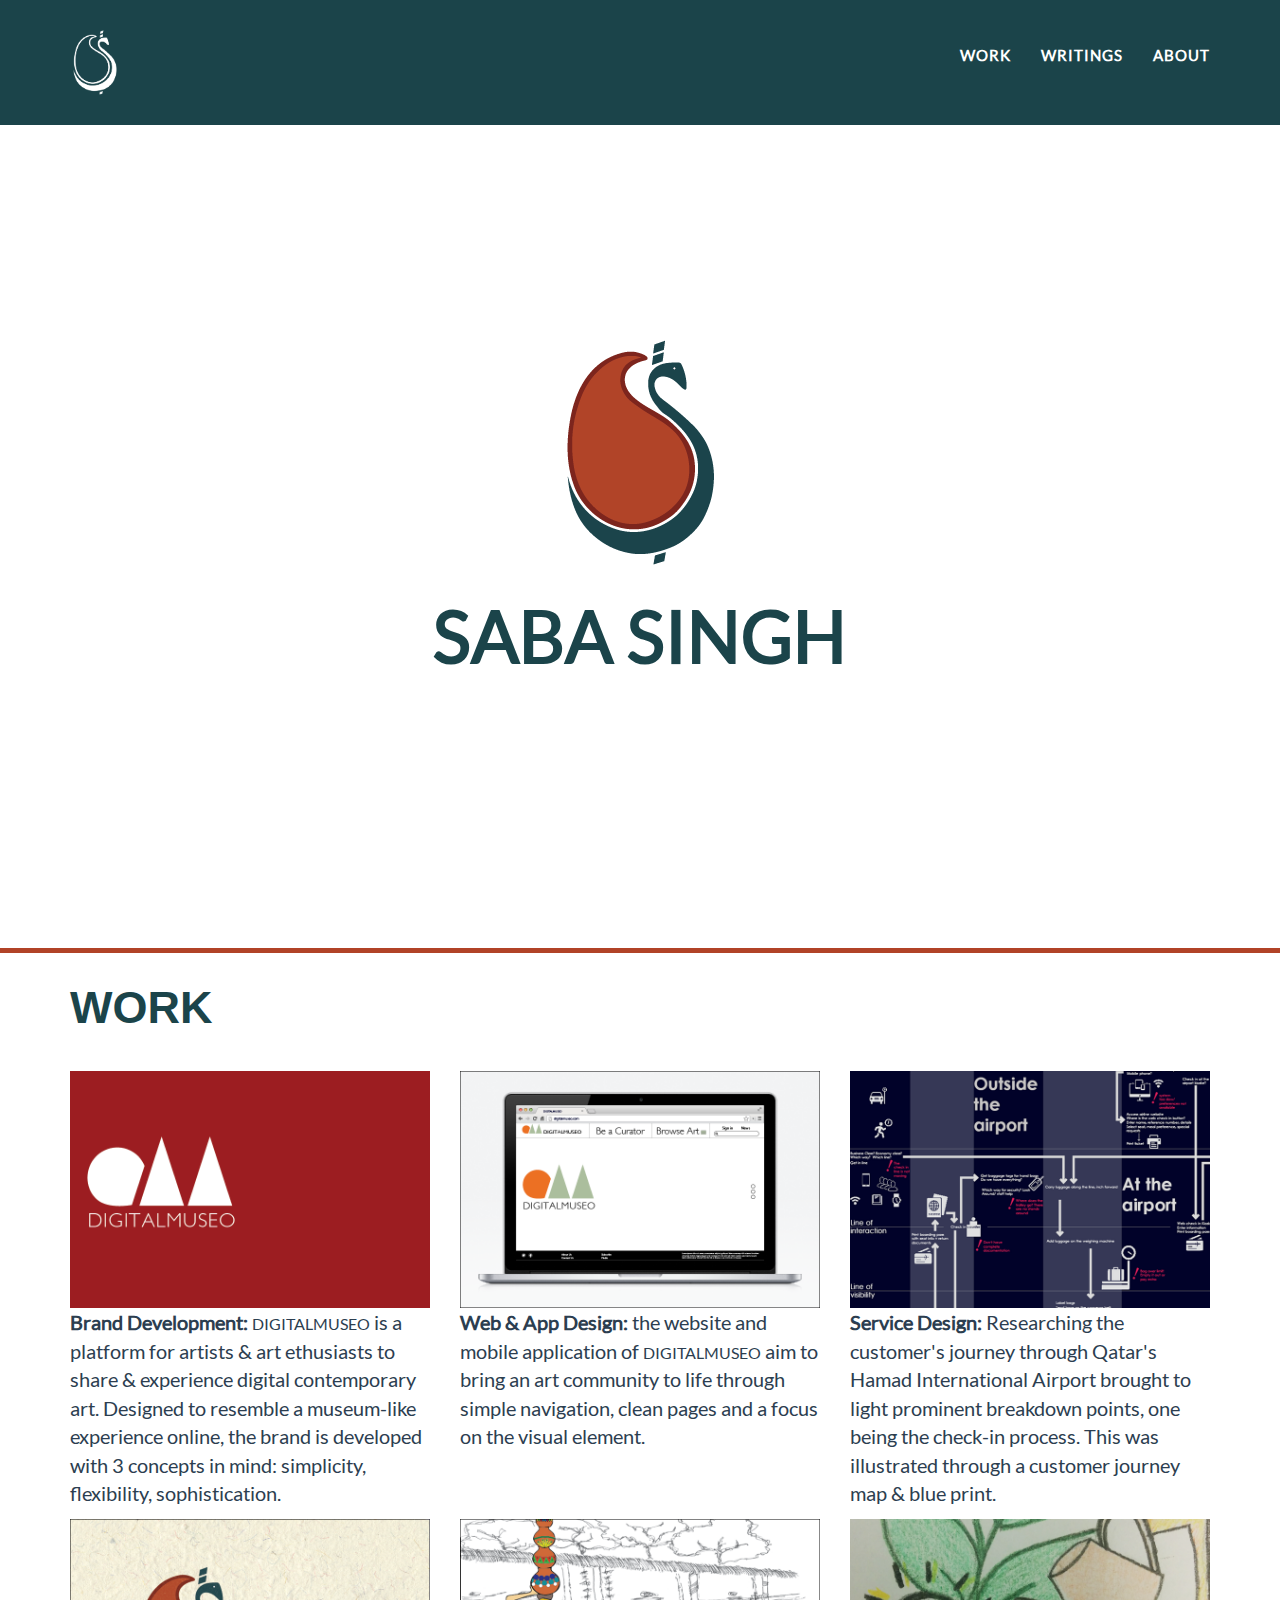
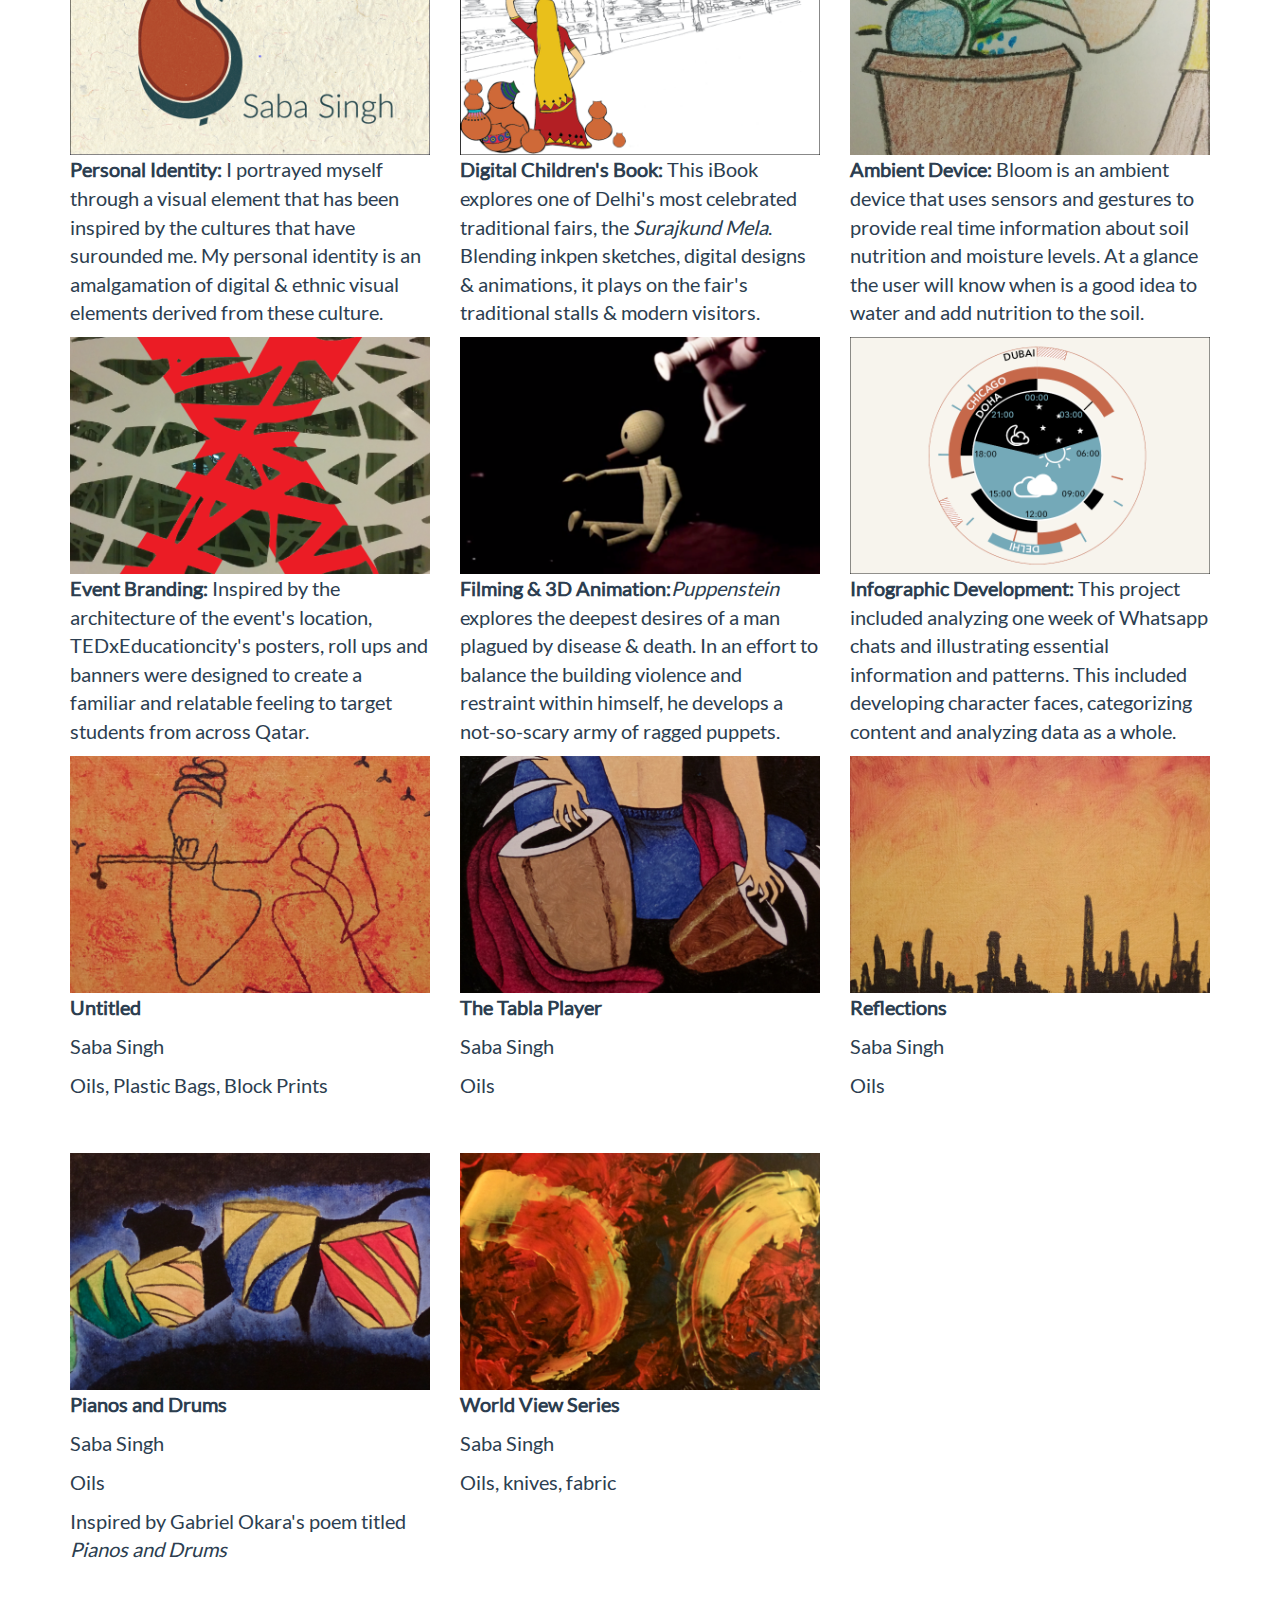
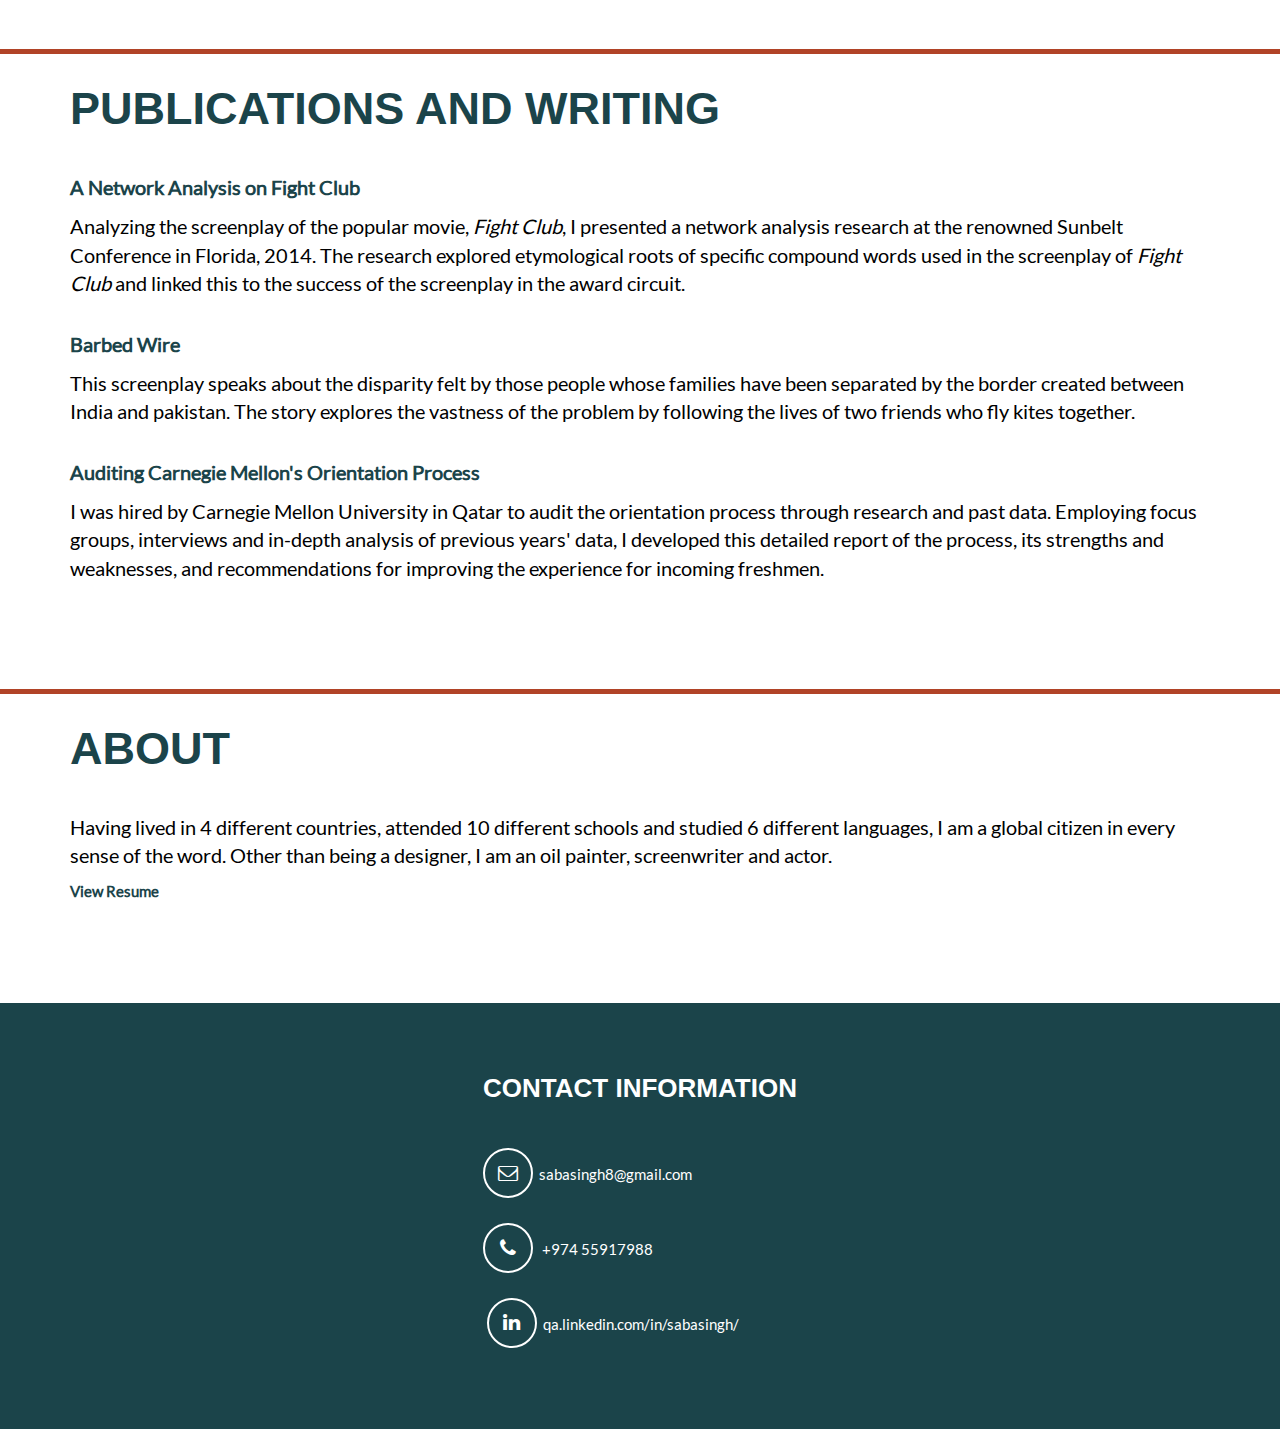
==== index.html @ 487926eb "Update index.html" ====
<!DOCTYPE html>
<html lang="en">

<head>

    <meta charset="utf-8">
    <meta http-equiv="X-UA-Compatible" content="IE=edge">
 <meta name="viewport" content="width=device-width, initial-scale=1.0, minimum-scale=1.0, maximum-scale=1.90">
    <meta name="description" content="">
    <meta name="author" content="">

    <title>Saba Singh</title>

    <!-- Bootstrap Core CSS - Uses Bootswatch Flatly Theme: http://bootswatch.com/flatly/ -->
    <link href="css/bootstrap.min.css" rel="stylesheet">

    <!-- Custom CSS -->
    <link href="css/freelancer.css" rel="stylesheet">

    <!-- Custom Fonts -->
    <link href="font-awesome-4.1.0/css/font-awesome.min.css" rel="stylesheet" type="text/css">
    <!-- HTML5 Shim and Respond.js IE8 support of HTML5 elements and media queries -->
    <!-- WARNING: Respond.js doesn't work if you view the page via file:// -->
    <!--[if lt IE 9]>
        <script src="https://oss.maxcdn.com/libs/html5shiv/3.7.0/html5shiv.js"></script>
        <script src="https://oss.maxcdn.com/libs/respond.js/1.4.2/respond.min.js"></script>
        <![endif]-->

      
        <style>
        html, body {    /* used to fix the white-space on the right side */
  width: auto !important;
  overflow-x: hidden !important;
}

           body{
            background-color: #ffffff;
        }
        #portfolio{
            background-color: #ffffff;
        }
        #about{
            background-color: #ffffff;
        }
        #writing{
            background-color: #ffffff;
        }


     @media(min-width: 391px) and (max-width:700px){
      
      #imgLogo{
          margin-left:20px;
      }   
     }
        @media(min-height: 300px) and (max-height:480px){

            #portfolioline{
                margin-top:0px;
            }

            #aboutline{
                margin-top:0px;
            }

            #writingline{
                margin-top:0px;
            }

            #portfolio{
                margin-top:-85px;
            }

            #aboutNew{
                margin-top:-121px;
            }

            #writingsNew{
                margin-top: -120px;
            }

            .profPic{
                margin-top:27px;
            }

             /*   .intro-text{
                    margin-bottom: 175px;
                }*/

            }

            @media(min-height: 500px) and (max-height:600px){

                #portfolioline{
                    margin-top:-5px;
                }

                #aboutline{
                    margin-top:-5px;
                }

                #writingline{
                    margin-top:-5px;
                }

                #portfolio{
                    margin-top:-85px;
                }

                #aboutNew{
                    margin-top:-121px;
                }

                #writingsNew{
                    margin-top: -120px;
                }

                .profPic{
                    margin-top:0px;
                }

             /*   .intro-text{
                    margin-bottom: 175px;
                }*/

            }



            @media(min-height: 610px) and (max-height:720px){

                #portfolioline{
                    margin-top:-5px;
                }

                #aboutline{
                    margin-top:-5px;
                }

                #writingline{
                    margin-top:-5px;
                }

                #portfolio{
                    margin-top:-85px;
                }

                #aboutNew{
                    margin-top:-121px;
                }

                #writingsNew{
                    margin-top: -120px;
                }

                .profPic{
                    margin-top:0px;
                }

             /*   .intro-text{
                    margin-bottom: 175px;
                }*/

            }

            @media(min-height: 720px) and (max-height:800px){

                #portfolioline{
                    margin-top:-5px;
                }

                #aboutline{
                    margin-top:-5px;
                }

                #writingline{
                    margin-top:-5px;
                }

                #portfolio{
                    margin-top:-85px;
                }

                #aboutNew{
                    margin-top:-121px;
                }

                #writingsNew{
                    margin-top: -120px;
                }

                .profPic{
                    margin-top:160px;
                }

                .intro-text{
                    margin-bottom: 175px;
                }

            }


            @media(min-height: 800px) and (max-height:900px){

                #portfolioline{
                    margin-top:0px;
                }

                #aboutline{
                    margin-top:0px;
                }

                #writingline{
                    margin-top:0px;
                }

                #portfolio{
                    margin-top:-85px;
                }

                #aboutNew{
                    margin-top:-121px;
                }

                #writingsNew{
                    margin-top: -120px;
                }

                .profPic{
                    margin-top:160px;
                }

                .intro-text{
                    margin-bottom: 175px;
                }

            }
            
            @media(min-height: 900px) and (max-height:940px){

                #portfolioline{
                    margin-top:-5px;
                }

                #aboutline{
                    margin-top:-5px;
                }

                #writingline{
                    margin-top:-5px;
                }

                #portfolio{
                    margin-top:-85px;
                }

                #aboutNew{
                    margin-top:-121px;
                }

                #writingsNew{
                    margin-top: -120px;
                }

                .profPic{
                    margin-top:140px;
                }

                .intro-text{
                    margin-bottom: 66px;
                }

            }
            
            @media(min-height: 690px) and (max-height:720px){

                #portfolioline{
                    margin-top:-5px;
                }

                #aboutline{
                    margin-top:-5px;
                }

                #writingline{
                    margin-top:-5px;
                }

                #portfolio{
                    margin-top:-85px;
                }

                #aboutNew{
                    margin-top:-121px;
                }

                #writingsNew{
                    margin-top: -120px;
                }

                .profPic{
                    margin-top:160px;
                }

                .intro-text{
                    margin-bottom: 175px;
                }

            }

             @media(min-height: 950px) and (max-height:959px){

                #portfolioline{
                    margin-top:-5px;
                }

                #aboutline{
                    margin-top:-5px;
                }

                #writingline{
                    margin-top:-5px;
                }

                #portfolio{
                    margin-top:-85px;
                }

                #aboutNew{
                    margin-top:-121px;
                }

                #writingsNew{
                    margin-top: -120px;
                }

                .profPic{
                    margin-top:235px;
                }

                .intro-text{
                    margin-bottom: 230px;
                }

            }
            

            @media(min-height: 960px) and (max-height:1050px){

                #portfolioline{
                    margin-top:0px;
                }

                #aboutline{
                    margin-top:0px;
                }

                #writingline{
                    margin-top:0px;
                }

                #portfolio{
                    margin-top:-85px;
                }

                #aboutNew{
                    margin-top:-121px;
                }

                #writingsNew{
                    margin-top: -120px;
                }

                .profPic{
                    margin-top:240px;
                }

                .intro-text{
                    margin-bottom: 230px;
                }

            }
          @media(min-height: 1051px) and (max-height:1119px){

                #portfolioline{
                    margin-top:-5px;
                }

                #aboutline{
                    margin-top:-5px;
                }

                #writingline{
                    margin-top:-5px;
                }

                #portfolio{
                    margin-top:-85px;
                }

                #aboutNew{
                    margin-top:-121px;
                }

                #writingsNew{
                    margin-top: -120px;
                }

                .profPic{
                    margin-top:230px;
                }

                .intro-text{
                    margin-bottom: 150px;
                }

            }
            @media(min-height: 1120px) and (max-height:1279px){

                #portfolioline{
                    margin-top:-5px;
                }

                #aboutline{
                    margin-top:-5px;
                }

                #writingline{
                    margin-top:-5px;
                }

                #portfolio{
                    margin-top:-85px;
                }

                #aboutNew{
                    margin-top:-121px;
                }

                #writingsNew{
                    margin-top: -120px;
                }

                .profPic{
                    margin-top:302px;
                }

                .intro-text{
                    margin-bottom: 303px;
                }
                
               

            }


            @media(min-height: 1280px) and (max-height:1600px){

                #portfolioline{
                    margin-top:-5px;
                }

                #aboutline{
                    margin-top:-5px;
                }

                #writingline{
                    margin-top:-5px;
                }

                #portfolio{
                    margin-top:-85px;
                }

                #aboutNew{
                    margin-top:-121px;
                }

                #writingsNew{
                    margin-top: -120px;
                }

                .profPic{
                    margin-top:310px;
                }

                .intro-text{
                    margin-bottom: 310px;
                }

            }



            @font-face{
                font-family:Lato-Regular;
                src:url(fonts/Lato-Regular.ttf);
            }

            body
            {
                font-family:"Lato-Regular";

            }


            .navbar-default .navbar-nav>.active>a, .navbar-default .navbar-nav>.active>a:hover, .navbar-default .navbar-nav>.active>a:focus 
            {
                color: #ffffff;
                background-color: #103235;
            }



            .navbar-header
            {
             background-color: #1b444a;
         }

         .lato-reg
         {
             font-family: "Lato-Regular";

         }

         .contact-list
         {
            padding-left: 0;
            list-style: none;
            margin-left: -5px;
        }

        .navbar-default{
            background-color: #1b444a;

        }
        header{
            background-color: #FFFFFF;
        }
        #portfolioNew{
            background-color: #ffffff;
        }

        #aboutNew{
            background-color: #FFFFFF;
            font-family: "Lato-Regular";
            color:black;
        }
        #writingsNew{
            /*background-color: #FFFFFF;*/
            font-family: "Lato-Regular";
            color:black;
        }
a{
    color: #000000;
}
        #contact{
            background-color: #ffffff;
        }
        .Footer{
         background-color: #1b444a;
     }
     .success{
        background: #ffffff;
     }
     #writingsNew{
        background-color: #ffffff;
    }
     #signature{
        font-family:"Lato-Regular";
        color:#1b444a;
    }
    
   #aboutNew{
    background-color: #ffffff;
}
.drawLine{
    margin-top:30px;
}
section h2{
    color:#1b444a;

    margin-top: -55px;
    padding-bottom: 39px
}
h2{
    float:left;
}
footer .footer-above{
    background-color: #1b444a;
    padding-bottom: 20px;

}
.btn-success{
 background-color: #1b444a;
 border-color: #1b444a;
}
footer .footer-below{
    background-color: #ffffff;
    padding:9px;
    color:#1b444a;
}

hr{
    background: #b14327; 
    border:1px;
    height: 5px;
    padding-bottom: -2px;
    margin:0;
    /*width: 120%*/
}

#portfolioNew .portfolio-item .portfolio-link .caption {
    position: absolute;
    width: 100%;
    height: 100%;
    opacity: 0;
    background: rgba(27,68,74,.8);    /* change fo hover blue */
    -webkit-transition: all ease .5s;
    -moz-transition: all ease .5s;
    transition: all ease .5s;
}
</style>


</head> 

<body id="page-top" class="index">

    <!-- Navigation -->
    <nav class="navbar navbar-default navbar-fixed-top lato-reg" style="zoom:1">
        <div class="container" style="zoom:1">
            <!-- Brand and toggle get grouped for better mobile display -->
            <div class="navbar-header page-scroll">
                <button type="button" class="navbar-toggle" data-toggle="collapse" data-target="#bs-example-navbar-collapse-1">
                    <span class="sr-only">Toggle navigation</span>
                    <span class="icon-bar"></span>
                    <span class="icon-bar"></span>
                    <span class="icon-bar"></span>
                </button>
                   <div id="imgLogo" style="width:50px; height:75px;"><img class="img-responsive" src="navbar_logo.png" style='height:100%;width:100%;'></div>
                </a>
            </div>

            <!-- Collect the nav links, forms, and other content for toggling -->
            <div class="collapse navbar-collapse" id="bs-example-navbar-collapse-1">
                <ul class="nav navbar-nav navbar-right">
                    <li class="hidden">
                        <a href="#page-top"></a>
                    </li>
                    <li class="page-scroll">
                        <a href="#portfolioNew">Work</a>
                    </li>
                    <li class="page-scroll">
                        <a href="#writingsNew">Writings</a>
                    </li>
                    <li class="page-scroll">
                        <a href="#aboutNew">About</a>
                    </li>
                    
                </ul>
            </div>
            <!-- /.navbar-collapse -->
        </div>
        <!-- /.container-fluid -->
    </nav>

    <!-- Header -->
    <header>
        <div class="container">
            <div class="row">
                <div class="col-lg-12">
                <img class="img-responsive profPic" src="img/profile.png" alt="">
                 <div class="intro-text">
                    <span id="signature" class="name">Saba Singh</span>
                </div>
            </div>
        </div>
    </div>

</header>

<!-- Portfolio Grid Section -->
<section id="portfolioNew">
  <hr id="portfolioline"></hr>
  <div class="container">
    <div class="row">
        <div class="col-lg-12 text-center">
            <h2 class="drawLine" id="work-heading">Work</h2>
        </div>
    </div>
    <div class="row">
        <div class="col-sm-4 portfolio-item">
            <a href='portfolioModal.html?id=1' class="portfolio-link" data-toggle="modal">
                <div class="caption">
                    <div class="caption-content">
                        <p> Caption this </p>       <!-- Add in place <i class="fa ...search-plu"-->
                        <!--  <i class="fa fa-search-plus fa-3x"></i> -->
                    </div>
                </div>
                <img src="img/portfolio/digitalmuseo.png" class="img-responsive" alt="">
            </a>

            <div class="portfolio-link" data-toggle="modal">

                <p><strong>Brand Development:</strong> <font size="3">DIGITALMUSEO</font> is a platform for artists & art ethusiasts to share & experience digital contemporary art. Designed to resemble a museum-like experience online, the brand is developed with 3 concepts in mind: simplicity, flexibility, sophistication. </p>
            </div>


        </div>

        <div class="col-sm-4 portfolio-item">
            <a href='portfolioModal.html?id=2' class="portfolio-link" data-toggle="modal">
                <div class="caption">
                    <div class="caption-content">
                        <i class="fa fa-search-plus fa-3x"></i>
                    </div>
                </div>
                <img src="img/portfolio/wireframing.png" class="img-responsive" alt="">
            </a>
            <div class="portfolio-link" data-toggle="modal">

                <p><strong> Web & App Design:</strong> the website and mobile application of <font size="3">DIGITALMUSEO</font> aim to bring an art community to life through simple navigation, clean pages and a focus on the visual element.  </p>
            </div>




        </div>
        <div class="col-sm-4 portfolio-item">
            <a href='portfolioModal.html?id=3' class="portfolio-link" data-toggle="modal">
                <div class="caption">
                    <div class="caption-content">
                        <i class="fa fa-search-plus fa-3x"></i>
                    </div>
                </div>
                <img src="img/portfolio/airportservice.png" class="img-responsive" alt="">
            </a>


            <div class="portfolio-link" data-toggle="modal">

                <p><strong>Service Design:</strong> Researching the customer's journey through Qatar's Hamad International Airport brought to light  prominent breakdown points, one being the check-in process. This was illustrated through a customer journey map & blue print. </p>
            </div>



        </div>
        <div class="col-sm-4 portfolio-item">
         <a href='portfolioModal.html?id=4' class="portfolio-link" data-toggle="modal">
            <div class="caption">
                <div class="caption-content">
                    <i class="fa fa-search-plus fa-3x"></i>
                </div>
            </div>
            <img src="img/portfolio/personalbrand.png" class="img-responsive" alt="">
        </a>

        <div class="portfolio-link" data-toggle="modal">

            <p><strong>Personal Identity:</strong> I portrayed myself through a visual element that has been inspired by the cultures that have surounded me. My personal identity is an amalgamation of digital & ethnic visual elements derived from these culture.</p>
        </div>

    </div>
    <div class="col-sm-4 portfolio-item">
        <a href='portfolioModal.html?id=5' class="portfolio-link" data-toggle="modal">
            <div class="caption">
                <div class="caption-content">
                    <i class="fa fa-search-plus fa-3x"></i>
                </div>
            </div>
            <img src="img/portfolio/surajkund.png" class="img-responsive" alt="">
        </a>

        <div class="portfolio-link" data-toggle="modal">

            <p><strong>Digital Children's Book:</strong> This iBook explores one of Delhi's most celebrated traditional fairs, the <em>Surajkund Mela</em>. Blending inkpen sketches, digital designs & animations, it plays on the fair's traditional stalls & modern visitors.</p>
        </div>



    </div>
    <div class="col-sm-4 portfolio-item">
     <a href='portfolioModal.html?id=6' class="portfolio-link" data-toggle="modal">
        <div class="caption">
            <div class="caption-content">
                <i class="fa fa-search-plus fa-3x"></i>
            </div>
        </div>
        <img src="img/portfolio/ambient_device.png" class="img-responsive" alt="">
    </a>

    <div class="portfolio-link" data-toggle="modal">

     <p><strong>Ambient Device:</strong> Bloom is an ambient device that uses sensors and gestures to provide real time information about soil nutrition and moisture levels. At a glance the user will know when is a good idea to water and add nutrition to the soil. </p>
 </div>




</div>
<div class="col-sm-4 portfolio-item">
    <a href='portfolioModal.html?id=7' class="portfolio-link" data-toggle="modal">
        <div class="caption">
            <div class="caption-content">
                <i class="fa fa-search-plus fa-3x"></i>
            </div>
        </div>
        <img src="img/portfolio/tedxec.png" class="img-responsive" alt="">
    </a>


    <div class="portfolio-link" data-toggle="modal">

        <p><strong>Event Branding:</strong> Inspired by the architecture of the event's location, TEDxEducationcity's posters, roll ups and banners were designed to create a familiar and relatable feeling to target students from across Qatar.   </p>
    </div>



</div>
<div class="col-sm-4 portfolio-item">
    <a href='portfolioModal.html?id=8' class="portfolio-link" data-toggle="modal">
        <div class="caption">
            <div class="caption-content">
                <i class="fa fa-search-plus fa-3x"></i>
            </div>
        </div>
        <img src="img/portfolio/puppenstein.png" class="img-responsive" alt="">
    </a>


    <div class="portfolio-link" data-toggle="modal">

     <p><strong>Filming & 3D Animation:</strong><em>Puppenstein</em> explores the deepest desires of a man plagued by disease & death. In an effort to balance the building violence and restraint within himself, he develops a not-so-scary army of ragged puppets.</p>
 </div>




</div>
<div class="col-sm-4 portfolio-item">
    <a href='portfolioModal.html?id=9' class="portfolio-link" data-toggle="modal">
        <div class="caption">
            <div class="caption-content">
                <i class="fa fa-search-plus fa-3x"></i>
            </div>
        </div>
        <img src="img/portfolio/whatsapp.png" class="img-responsive" alt="">
    </a>


    <div class="portfolio-link" data-toggle="modal">

      <p><strong>Infographic Development:</strong> This project included analyzing one week of Whatsapp chats and illustrating essential information and patterns. This included developing character faces, categorizing content and analyzing data as a whole. </p>
  </div>


</div>
<div class="col-sm-4 portfolio-item">
    <a href='portfolioModal.html?id=10' class="portfolio-link" data-toggle="modal">
        <div class="caption">
            <div class="caption-content">
                <i class="fa fa-search-plus fa-3x"></i>
            </div>
        </div>
        <img src="img/portfolio/untitled.png" class="img-responsive" alt="">
    </a>



    <div class="portfolio-link" data-toggle="modal">

      <p><strong>Untitled</strong></p><p>Saba Singh</p><p>Oils, Plastic Bags, Block Prints</p>
  </div>


</div>
<div class="col-sm-4 portfolio-item">
    <a href='portfolioModal.html?id=11' class="portfolio-link" data-toggle="modal">
        <div class="caption">
            <div class="caption-content">
                <i class="fa fa-search-plus fa-3x"></i>
            </div>
        </div>
        <img src="img/portfolio/drums.png" class="img-responsive" alt="">
    </a>


    <div class="portfolio-link" data-toggle="modal">

      <p><strong>The Tabla Player</strong></p><p>Saba Singh</p><p>Oils</p><br><br>
  </div>



</div>
<div class="col-sm-4 portfolio-item">
    <a href='portfolioModal.html?id=12' class="portfolio-link" data-toggle="modal">
        <div class="caption">
            <div class="caption-content">
                <i class="fa fa-search-plus fa-3x"></i>
            </div>
        </div>
        <img src="img/portfolio/reflections.png" class="img-responsive" alt="">
    </a>

    <div class="portfolio-link" data-toggle="modal">

        <p><strong>Reflections</strong></p><p>Saba Singh</p><p>Oils</p><br><br>
    </div>



</div>
<div class="col-sm-4 portfolio-item">
    <a href='portfolioModal.html?id=13' class="portfolio-link" data-toggle="modal">
        <div class="caption">
            <div class="caption-content">
                <i class="fa fa-search-plus fa-3x"></i>
            </div>
        </div>
        <img src="img/portfolio/pianoanddrums.png" class="img-responsive" alt="">
    </a>



    <div class="portfolio-link" data-toggle="modal">

       <p><strong>Pianos and Drums</strong></p><p>Saba Singh</p><p>Oils</p><p>Inspired by Gabriel Okara's poem titled <i>Pianos and Drums</i></p>
   </div>


</div>
<div class="col-sm-4 portfolio-item">
    <a href='portfolioModal.html?id=14' class="portfolio-link" data-toggle="modal">
        <div class="caption">
            <div class="caption-content">
                <i class="fa fa-search-plus fa-3x"></i>
            </div>
        </div>
        <img src="img/portfolio/yinyang.png" class="img-responsive" alt="">
    </a>


    <div class="portfolio-link" data-toggle="modal">

     <p><strong>World View Series</strong></p><p>Saba Singh</p><p>Oils, knives, fabric</p>
 </div>

</div>
</div>
</div>
<!-- <section id="aboutNew">
  
</section> -->
</section>

<!-- Writings Section -->
<section class="success" id="writingsNew">
    <hr id="writingline">
    <div class="container">
        <div class="row">
            <div class="col-lg-12 text-center">
                <h2 class="drawLine" >Publications and Writing</h2>

            </div>
        </div>
        <div class="row pubrow">
         <div class="col-sm-12">

            <a href="https://www.academia.edu/8669275/A_Network_Text_Analysis_of_Fight_Club" target="_blank"><strong><p> A Network Analysis on Fight Club</strong></a></p><p>Analyzing the screenplay of the popular movie,<em> Fight Club</em>, I presented a network analysis research at the renowned Sunbelt Conference in Florida, 2014. The research explored etymological roots of specific compound words used in the screenplay of <em>Fight Club </em> and linked this to the success of the screenplay in the award circuit.</p><br>

            <a href="writings/Barbed_Wire_Full_Script.pdf" target="_blank"><strong><p> Barbed Wire</strong></a></p><p> This screenplay speaks about the disparity felt by those people whose families have been separated by the border created between India and pakistan. The story explores the vastness of the problem by following the lives of two friends who fly kites together.</p><br>

            <a href="writings/Orientation_Audit_Report.pdf" target="_blank"><strong><p>Auditing Carnegie Mellon's Orientation Process</strong></a></p><p>I was hired by Carnegie Mellon University in Qatar to audit the orientation process through research and past data. Employing focus groups, interviews and in-depth analysis of previous years' data, I developed this detailed report of the process, its strengths and weaknesses, and recommendations for improving the experience for incoming freshmen.</p><br>                 
        </div>

    </div>

</div>

<div class="row">
    <div class="col-sm-1">                      
    </div>

    <div class="col-sm-3">

    </div>

    <div class="col-sm-8">                      
    </div>

</div>
</div>

</section>


<section class="success " id="aboutNew">
    <hr  id="aboutline" ></hr>
    <div class="container">
        <div class="row">
            <div class="col-lg-12 text-center">
                <h2 class="drawLine">About</h2>

            </div>
        </div>
        <div class="row">
         <div class="col-sm-12">

            <p>Having lived in 4 different countries, attended 10 different schools and studied 6 different languages, I am a global citizen in every sense of the word. Other than being a designer, I am an oil painter, screenwriter and actor. </p>
            <a id="resume" href="writings/saba_singh_resume.pdf" target="_blank"> <strong>View Resume</strong> </a> 
        </div>

        <!-- <div class="col-sm-4">
            <img src="img/portfolio/digitalmuseo.png" class="img-responsive" alt="">
        </div>
 -->
    </div>

    <div class="row">
        <div class="col-sm-1">                      
        </div>

        <div class="col-sm-3">

        </div>

        <div class="col-sm-8">                      
        </div>

    </div>
</div>
</section>

<!-- Contact Section -->

<!-- Footer -->
<footer class="text-center">
    <div class="footer-above">
        <div class="container">
            <div class="row">
                <div class="footer-col col-md-4">

                </div>
                <div class="footer-col col-md-4">
                    <h3>Contact Information</h3>
                    <ul class="contact-list">

                        <li style="margin-left:-100px">
                            <a href="mailto:sabasingh8@gmail.com" target="_blank" class="btn-social btn-outline"><i class="fa fa-envelope-o"></i></a>&nbsp&nbspsabasingh8@gmail.com
                        </li>
                        <p></p>
                        <li style="margin-left:-140px">
                            <a  class="btn-social btn-outline"><i class="fa fa-phone"></i></a> &nbsp&nbsp+974 55917988

                        </li>

                        <li style="margin-left:-50px; margin-top:10px">
                            <a href="http://qa.linkedin.com/in/sabasingh" target="_blank" class="btn-social btn-outline"><i class="fa fa-fw fa-linkedin"></i></a>&nbsp&nbspqa.linkedin.com/in/sabasingh/
                        </li>
                        <p></p>
                    </ul>

                </div>
                <div class="footer-col col-md-4">

                </div>
            </div>
        </div>
       <!--  <div class="footer-below">
            <div class="container">
                <div class="row">
                    <div class="col-lg-12">
                        Copyright &copy; Your Website 2014
                    </div>
                </div>
            </div>
        </div> -->
    </footer>

    <!-- Scroll to Top Button (Only visible on small and extra-small screen sizes) -->
    <div class="scroll-top page-scroll visible-xs visble-sm">
        <a class="btn btn-primary" href="#page-top">
            <i class="fa fa-chevron-up"></i>
        </a>
    </div>

    <!-- Portfolio Modals -->
    <div class="portfolio-modal modal fade" id="portfolioModal1" tabindex="-1" role="dialog" aria-hidden="true">
        <div class="modal-content">
            <div class="close-modal" data-dismiss="modal">
                <div class="lr">
                    <div class="rl">
                    </div>
                </div>
            </div>
            <div class="container">
                <div class="row">
                    <div class="col-lg-8 col-lg-offset-2">
                        <div class="modal-body">
                            <h2>Project Title</h2>
                            <img src="img/portfolio/cabin.png" class="img-responsive img-centered" alt="">
                            <p>Use this area of the page to describe your project. The icon above is part of a free icon set by <a href="https://sellfy.com/p/8Q9P/jV3VZ/">Flat Icons</a>. On their website, you can download their free set with 16 icons, or you can purchase the entire set with 146 icons for only $12!</p>
                            <ul class="list-inline item-details">
                                <li>Client:
                                    <strong><a href="http://startbootstrap.com">Start Bootstrap</a>
                                    </strong>
                                </li>
                                <li>Date:
                                    <strong><a href="http://startbootstrap.com">April 2014</a>
                                    </strong>
                                </li>
                                <li>Service:
                                    <strong><a href="http://startbootstrap.com">Web Development</a>
                                    </strong>
                                </li>
                            </ul>
                            <button type="button" class="btn btn-default" data-dismiss="modal"><i class="fa fa-times"></i> Close</button>
                        </div>
                    </div>
                </div>
            </div>
        </div>
    </div>
    <div class="portfolio-modal modal fade" id="portfolioModal2" tabindex="-1" role="dialog" aria-hidden="true">
        <div class="modal-content">
            <div class="close-modal" data-dismiss="modal">
                <div class="lr">
                    <div class="rl">
                    </div>
                </div>
            </div>
            <div class="container">
                <div class="row">
                    <div class="col-lg-8 col-lg-offset-2">
                        <div class="modal-body">
                            <h2>Project Title</h2>

                            <img src="img/portfolio/cake.png" class="img-responsive img-centered" alt="">
                            <p>Use this area of the page to describe your project. The icon above is part of a free icon set by <a href="https://sellfy.com/p/8Q9P/jV3VZ/">Flat Icons</a>. On their website, you can download their free set with 16 icons, or you can purchase the entire set with 146 icons for only $12!</p>
                            <ul class="list-inline item-details">
                                <li>Client:
                                    <strong><a href="http://startbootstrap.com">Start Bootstrap</a>
                                    </strong>
                                </li>
                                <li>Date:
                                    <strong><a href="http://startbootstrap.com">April 2014</a>
                                    </strong>
                                </li>
                                <li>Service:
                                    <strong><a href="http://startbootstrap.com">Web Development</a>
                                    </strong>
                                </li>
                            </ul>
                            <button type="button" class="btn btn-default" data-dismiss="modal"><i class="fa fa-times"></i> Close</button>
                        </div>
                    </div>
                </div>
            </div>
        </div>
    </div>
    <div class="portfolio-modal modal fade" id="portfolioModal3" tabindex="-1" role="dialog" aria-hidden="true">
        <div class="modal-content">
            <div class="close-modal" data-dismiss="modal">
                <div class="lr">
                    <div class="rl">
                    </div>
                </div>
            </div>
            <div class="container">
                <div class="row">
                    <div class="col-lg-8 col-lg-offset-2">
                        <div class="modal-body">
                            <h2>Project Title</h2>
                            >
                            <img src="img/portfolio/circus.png" class="img-responsive img-centered" alt="">
                            <p>Use this area of the page to describe your project. The icon above is part of a free icon set by <a href="https://sellfy.com/p/8Q9P/jV3VZ/">Flat Icons</a>. On their website, you can download their free set with 16 icons, or you can purchase the entire set with 146 icons for only $12!</p>
                            <ul class="list-inline item-details">
                                <li>Client:
                                    <strong><a href="http://startbootstrap.com">Start Bootstrap</a>
                                    </strong>
                                </li>
                                <li>Date:
                                    <strong><a href="http://startbootstrap.com">April 2014</a>
                                    </strong>
                                </li>
                                <li>Service:
                                    <strong><a href="http://startbootstrap.com">Web Development</a>
                                    </strong>
                                </li>
                            </ul>
                            <button type="button" class="btn btn-default" data-dismiss="modal"><i class="fa fa-times"></i> Close</button>
                        </div>
                    </div>
                </div>
            </div>
        </div>
    </div>
    <div class="portfolio-modal modal fade" id="portfolioModal4" tabindex="-1" role="dialog" aria-hidden="true">
        <div class="modal-content">
            <div class="close-modal" data-dismiss="modal">
                <div class="lr">
                    <div class="rl">
                    </div>
                </div>
            </div>
            <div class="container">
                <div class="row">
                    <div class="col-lg-8 col-lg-offset-2">
                        <div class="modal-body">
                            <h2>Project Title</h2>

                            <img src="img/portfolio/game.png" class="img-responsive img-centered" alt="">
                            <p>Use this area of the page to describe your project. The icon above is part of a free icon set by <a href="https://sellfy.com/p/8Q9P/jV3VZ/">Flat Icons</a>. On their website, you can download their free set with 16 icons, or you can purchase the entire set with 146 icons for only $12!</p>
                            <ul class="list-inline item-details">
                                <li>Client:
                                    <strong><a href="http://startbootstrap.com">Start Bootstrap</a>
                                    </strong>
                                </li>
                                <li>Date:
                                    <strong><a href="http://startbootstrap.com">April 2014</a>
                                    </strong>
                                </li>
                                <li>Service:
                                    <strong><a href="http://startbootstrap.com">Web Development</a>
                                    </strong>
                                </li>
                            </ul>
                            <button type="button" class="btn btn-default" data-dismiss="modal"><i class="fa fa-times"></i> Close</button>
                        </div>
                    </div>
                </div>
            </div>
        </div>
    </div>
    <div class="portfolio-modal modal fade" id="portfolioModal5" tabindex="-1" role="dialog" aria-hidden="true">
        <div class="modal-content">
            <div class="close-modal" data-dismiss="modal">
                <div class="lr">
                    <div class="rl">
                    </div>
                </div>
            </div>
            <div class="container">
                <div class="row">
                    <div class="col-lg-8 col-lg-offset-2">
                        <div class="modal-body">
                            <h2>Project Title</h2>

                            <img src="img/portfolio/safe.png" class="img-responsive img-centered" alt="">
                            <p>Use this area of the page to describe your project. The icon above is part of a free icon set by <a href="https://sellfy.com/p/8Q9P/jV3VZ/">Flat Icons</a>. On their website, you can download their free set with 16 icons, or you can purchase the entire set with 146 icons for only $12!</p>
                            <ul class="list-inline item-details">
                                <li>Client:
                                    <strong><a href="http://startbootstrap.com">Start Bootstrap</a>
                                    </strong>
                                </li>
                                <li>Date:
                                    <strong><a href="http://startbootstrap.com">April 2014</a>
                                    </strong>
                                </li>
                                <li>Service:
                                    <strong><a href="http://startbootstrap.com">Web Development</a>
                                    </strong>
                                </li>
                            </ul>
                            <button type="button" class="btn btn-default" data-dismiss="modal"><i class="fa fa-times"></i> Close</button>
                        </div>
                    </div>
                </div>
            </div>
        </div>
    </div>
    <div class="portfolio-modal modal fade" id="portfolioModal6" tabindex="-1" role="dialog" aria-hidden="true">
        <div class="modal-content">
            <div class="close-modal" data-dismiss="modal">
                <div class="lr">
                    <div class="rl">
                    </div>
                </div>
            </div>
            <div class="container">
                <div class="row">
                    <div class="col-lg-8 col-lg-offset-2">
                        <div class="modal-body">
                            <h2>Project Title</h2>

                            <img src="img/portfolio/submarine.png" class="img-responsive img-centered" alt="">
                            <p>Use this area of the page to describe your project. The icon above is part of a free icon set by <a href="https://sellfy.com/p/8Q9P/jV3VZ/">Flat Icons</a>. On their website, you can download their free set with 16 icons, or you can purchase the entire set with 146 icons for only $12!</p>
                            <ul class="list-inline item-details">
                                <li>Client:
                                    <strong><a href="http://startbootstrap.com">Start Bootstrap</a>
                                    </strong>
                                </li>
                                <li>Date:
                                    <strong><a href="http://startbootstrap.com">April 2014</a>
                                    </strong>
                                </li>
                                <li>Service:
                                    <strong><a href="http://startbootstrap.com">Web Development</a>
                                    </strong>
                                </li>
                            </ul>
                            <button type="button" class="btn btn-default" data-dismiss="modal"><i class="fa fa-times"></i> Close</button>
                        </div>
                    </div>
                </div>
            </div>
        </div>
    </div>

    <!-- jQuery -->
    <script src="js/jquery.js"></script>

    <!-- Bootstrap Core JavaScript -->
    <script src="js/bootstrap.min.js"></script>

    <!-- Plugin JavaScript -->
    <script src="js/classie.js"></script>
    <script src="js/cbpAnimatedHeader.js"></script>

    <!-- Contact Form JavaScript -->
    <script src="js/jqBootstrapValidation.js"></script>
    <script src="js/contact_me.js"></script>

    <!-- Custom Theme JavaScript -->
    <script src="js/freelancer.js"></script>


      <script>

        $(function(){
$('.navbar-brand').hover().css("color","white");
$('nav li a').hover().css("color","white");
$('.pubrow div a').hover().css("color","#1b444a");
$('#resume').hover().css("color","#1b444a");

if(($(window).height()>1120 && $(window).height()<1279) || ($(window).height() >925 && $(window).width()<1279)){
    $("p").css("font-size","18px");
}
else{
    $("p").css("font-size","20px");
}

});
        </script>
</body>

</html>
---- css/freelancer.css ----
/*!
 * Start Bootstrap - Freelancer Bootstrap Theme (http://startbootstrap.com)
 * Code licensed under the Apache License v2.0.
 * For details, see http://www.apache.org/licenses/LICENSE-2.0.
 */

body {
    overflow-x: hidden;
}

p {
    font-size: 20px;
}

p.small {
    font-size: 16px;
}

a,
a:hover,
a:focus,
a:active,
a.active {
    outline: 0;
    color: #18bc9c;
}

h1,
h2,
h3,
h4,
h5,
h6 {
    text-transform: uppercase;
    font-family: Montserrat,"Helvetica Neue",Helvetica,Arial,sans-serif;
    font-weight: 700;
}

hr.star-light,
hr.star-primary {
    margin: 25px auto 30px;
    padding: 0;
    max-width: 250px;
    border: 0;
    border-top: solid 5px;
    text-align: center;
}

hr.star-light:after,
hr.star-primary:after {
    content: "\f005";
    display: inline-block;
    position: relative;
    top: -.8em;
    padding: 0 .25em;
    font-family: FontAwesome;
    font-size: 2em;
}

hr.star-light {
    border-color: #fff;
}

hr.star-light:after {
    color: #fff;
    background-color: #18bc9c;
}

hr.star-primary {
    border-color: #2c3e50;
}

hr.star-primary:after {
    color: #2c3e50;
    background-color: #fff;
}

.img-centered {
    margin: 0 auto;
}

header {
    text-align: center;
    color: #fff;
    background: #18bc9c;
}

header .container {
    padding-top: 100px;
    padding-bottom: 50px;
}

header img {
    display: block;
    margin: 0 auto 20px;
}

header .intro-text .name {
    display: block;
    text-transform: uppercase;
    font-family: Montserrat,"Helvetica Neue",Helvetica,Arial,sans-serif;
    font-size: 2em;
    font-weight: 700;
}

header .intro-text .skills {
    font-size: 1.25em;
    font-weight: 300;
}

@media(min-width:768px) {
    header .container {
        padding-top: 200px;
        padding-bottom: 100px;
    }

    header .intro-text .name {
        font-size: 4.75em;
    }

    header .intro-text .skills {
        font-size: 1.75em;
    }
}

@media(min-width:768px) {
    .navbar-fixed-top {
        padding: 25px 0;
        -webkit-transition: padding .3s;
        -moz-transition: padding .3s;
        transition: padding .3s;
    }

    .navbar-fixed-top .navbar-brand {
        font-size: 2em;
        -webkit-transition: all .3s;
        -moz-transition: all .3s;
        transition: all .3s;
    }

    .navbar-fixed-top.navbar-shrink {
        padding: 10px 0;
    }

    .navbar-fixed-top.navbar-shrink .navbar-brand {
        font-size: 1.5em;
    }
}

.navbar {
    text-transform: uppercase;
    font-family: Montserrat,"Helvetica Neue",Helvetica,Arial,sans-serif;
    font-weight: 700;
}

.navbar a:focus {
    outline: 0;
}

.navbar .navbar-nav {
    letter-spacing: 1px;
}

.navbar .navbar-nav li a:focus {
    outline: 0;
}

.navbar-default,
.navbar-inverse {
    border: 0;
}

section {
    padding: 100px 0;
}

section h2 {
    margin: 0;
    font-size: 3em;
}

section.success {
    color: #fff;
    background: #18bc9c;
}

@media(max-width:767px) {
    section {
        padding: 75px 0;
    }

    section.first {
        padding-top: 75px;
    }
}

#portfolio .portfolio-item {
    right: 0;
    margin: 0 0 15px;
}

#portfolio .portfolio-item .portfolio-link {
    display: block;
    position: relative;
    margin: 0 auto;
    max-width: 400px;
}

#portfolio .portfolio-item .portfolio-link .caption {
    position: absolute;
    width: 100%;
    height: 100%;
    opacity: 0;
    background: rgba(24,188,156,.9);
    -webkit-transition: all ease .5s;
    -moz-transition: all ease .5s;
    transition: all ease .5s;
}

#portfolio .portfolio-item .portfolio-link .caption:hover {
    opacity: 1;
}

#portfolio .portfolio-item .portfolio-link .caption .caption-content {
    position: absolute;
    top: 50%;
    width: 100%;
    height: 20px;
    margin-top: -12px;
    text-align: center;
    font-size: 20px;
    color: #fff;
}

#portfolio .portfolio-item .portfolio-link .caption .caption-content i {
    margin-top: -12px;
}

#portfolio .portfolio-item .portfolio-link .caption .caption-content h3,
#portfolio .portfolio-item .portfolio-link .caption .caption-content h4 {
    margin: 0;
}

#portfolio * {
    z-index: 2;
}

@media(min-width:767px) {
    #portfolio .portfolio-item {
        margin: 0 0 30px;
    }
}

.btn-outline {
    margin-top: 15px;
    border: solid 2px #fff;
    font-size: 20px;
    color: #fff;
    background: 0 0;
    transition: all .3s ease-in-out;
}

.btn-outline:hover,
.btn-outline:focus,
.btn-outline:active,
.btn-outline.active {
    border: solid 2px #fff;
    color: #18bc9c;
    background: #fff;
}

.floating-label-form-group {
    position: relative;
    margin-bottom: 0;
    padding-bottom: .5em;
    border-bottom: 1px solid #eee;
}

.floating-label-form-group input,
.floating-label-form-group textarea {
    z-index: 1;
    position: relative;
    padding-right: 0;
    padding-left: 0;
    border: 0;
    border-radius: 0;
    font-size: 1.5em;
    background: 0 0;
    box-shadow: none!important;
    resize: none;
}

.floating-label-form-group label {
    display: block;
    z-index: 0;
    position: relative;
    top: 2em;
    margin: 0;
    font-size: .85em;
    line-height: 1.764705882em;
    vertical-align: middle;
    vertical-align: baseline;
    opacity: 0;
    -webkit-transition: top .3s ease,opacity .3s ease;
    -moz-transition: top .3s ease,opacity .3s ease;
    -ms-transition: top .3s ease,opacity .3s ease;
    transition: top .3s ease,opacity .3s ease;
}

.floating-label-form-group::not(:first-child) {
    padding-left: 14px;
    border-left: 1px solid #eee;
}

.floating-label-form-group-with-value label {
    top: 0;
    opacity: 1;
}

.floating-label-form-group-with-focus label {
    color: #18bc9c;
}

form .row:first-child .floating-label-form-group {
    border-top: 1px solid #eee;
}

footer {
    color: #fff;
}

footer h3 {
    margin-bottom: 30px;
}

footer .footer-above {
    padding-top: 50px;
    background-color: #2c3e50;
}

footer .footer-col {
    margin-bottom: 50px;
}

footer .footer-below {
    padding: 25px 0;
    background-color: #233140;
}

.btn-social {
    display: inline-block;
    width: 50px;
    height: 50px;
    border: 2px solid #fff;
    border-radius: 100%;
    text-align: center;
    font-size: 20px;
    line-height: 45px;
}

.btn:focus,
.btn:active,
.btn.active {
    outline: 0;
}

.scroll-top {
    z-index: 1049;
    position: fixed;
    right: 2%;
    bottom: 2%;
    width: 50px;
    height: 50px;
}

.scroll-top .btn {
    width: 50px;
    height: 50px;
    border-radius: 100%;
    font-size: 20px;
    line-height: 28px;
}

.scroll-top .btn:focus {
    outline: 0;
}

.portfolio-modal .modal-content {
    padding: 100px 0;
    min-height: 100%;
    border: 0;
    border-radius: 0;
    text-align: center;
    background-clip: border-box;
    -webkit-box-shadow: none;
    box-shadow: none;
}

.portfolio-modal .modal-content h2 {
    margin: 0;
    font-size: 3em;
}

.portfolio-modal .modal-content img {
    margin-bottom: 30px;
}

.portfolio-modal .modal-content .item-details {
    margin: 30px 0;
}

.portfolio-modal .close-modal {
    position: absolute;
    top: 25px;
    right: 25px;
    width: 75px;
    height: 75px;
    background-color: transparent;
    cursor: pointer;
}

.portfolio-modal .close-modal:hover {
    opacity: .3;
}

.portfolio-modal .close-modal .lr {
    z-index: 1051;
    width: 1px;
    height: 75px;
    margin-left: 35px;
    background-color: #2c3e50;
    -webkit-transform: rotate(45deg);
    -ms-transform: rotate(45deg);
    transform: rotate(45deg);
}

.portfolio-modal .close-modal .lr .rl {
    z-index: 1052;
    width: 1px;
    height: 75px;
    background-color: #2c3e50;
    -webkit-transform: rotate(90deg);
    -ms-transform: rotate(90deg);
    transform: rotate(90deg);
}
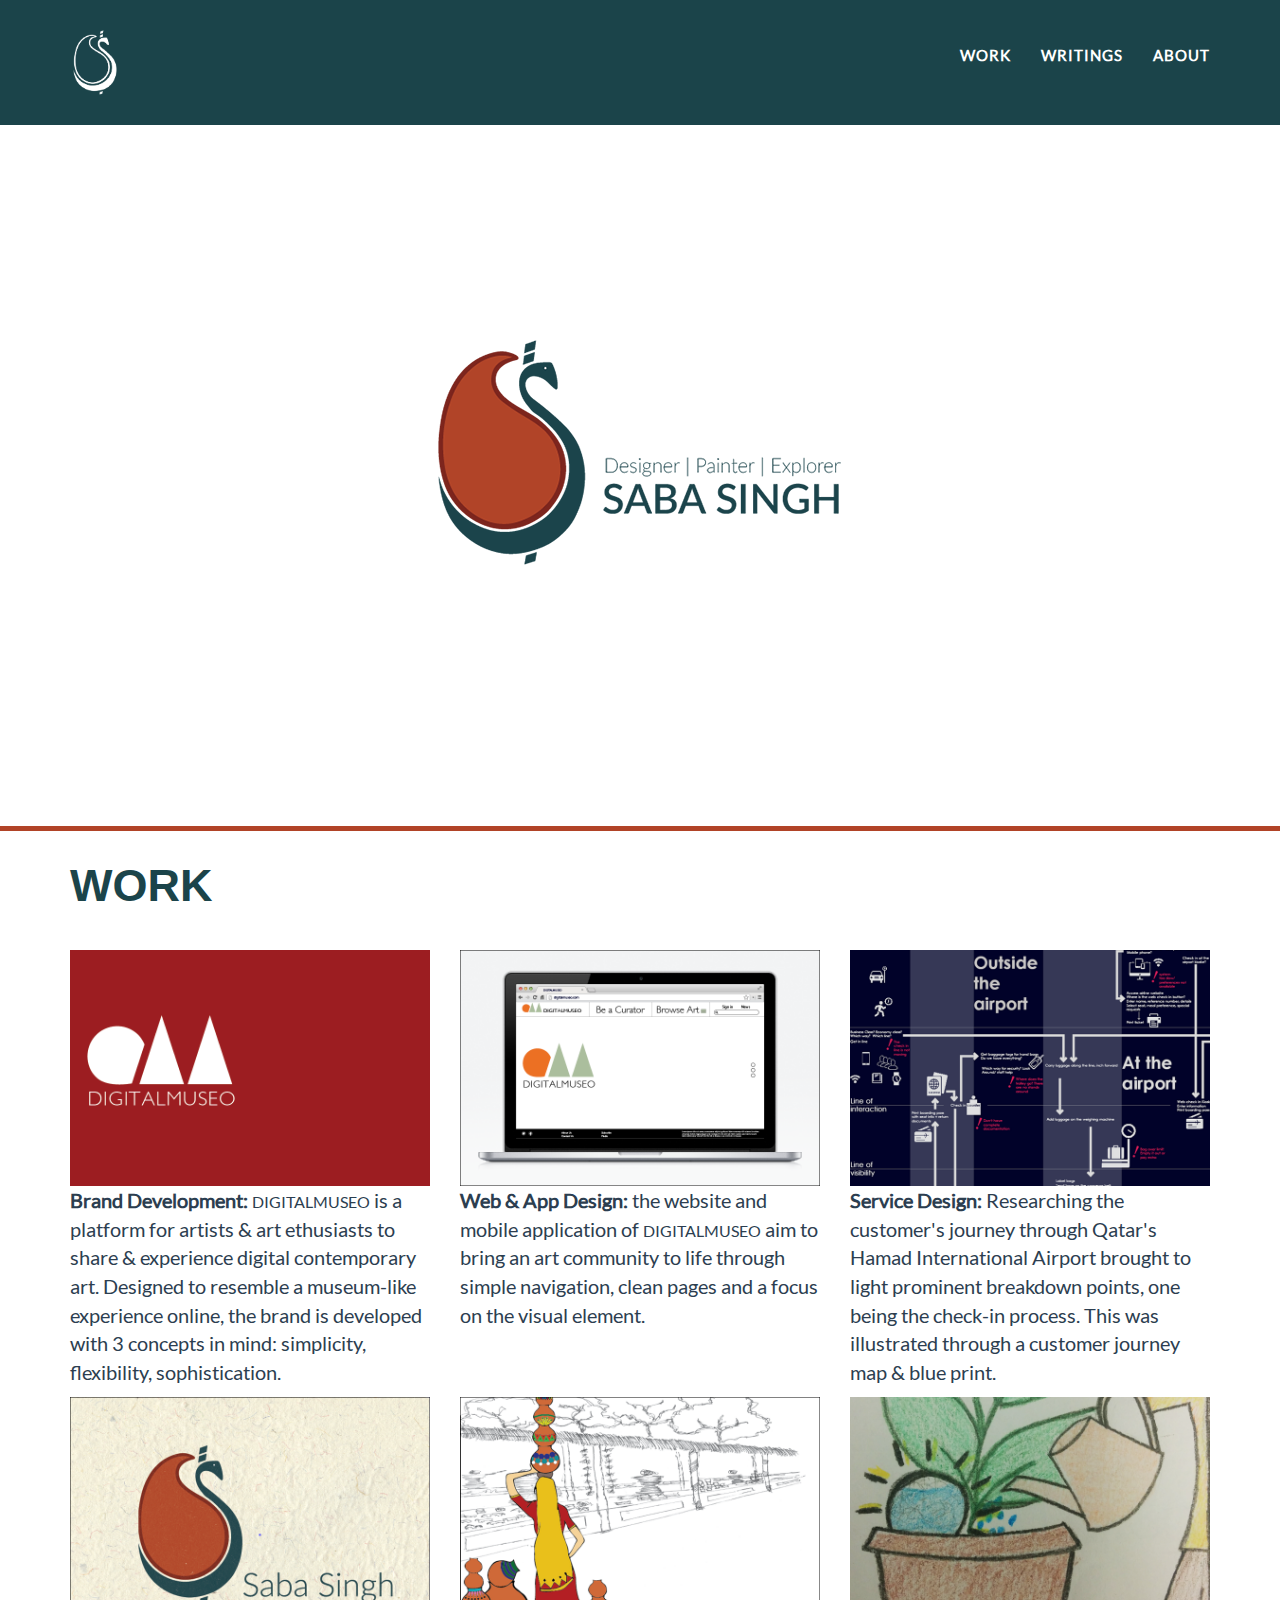
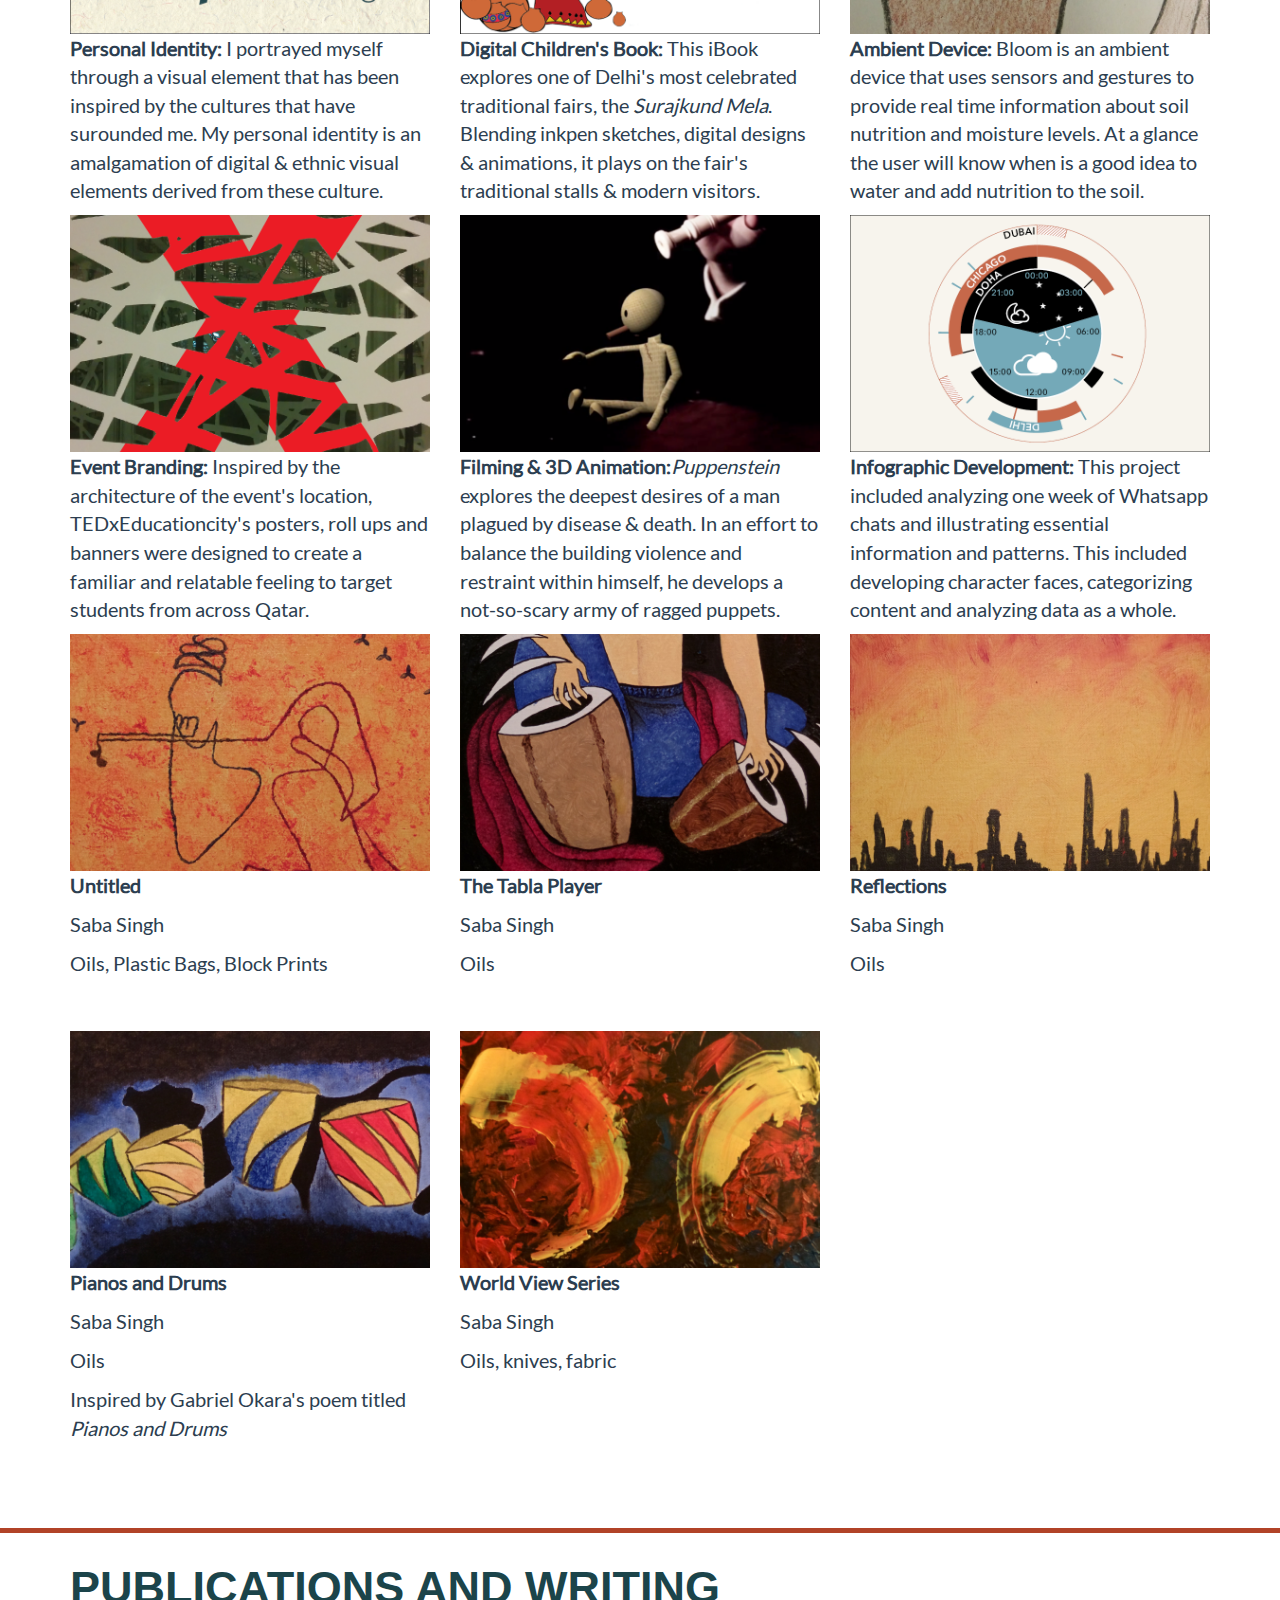
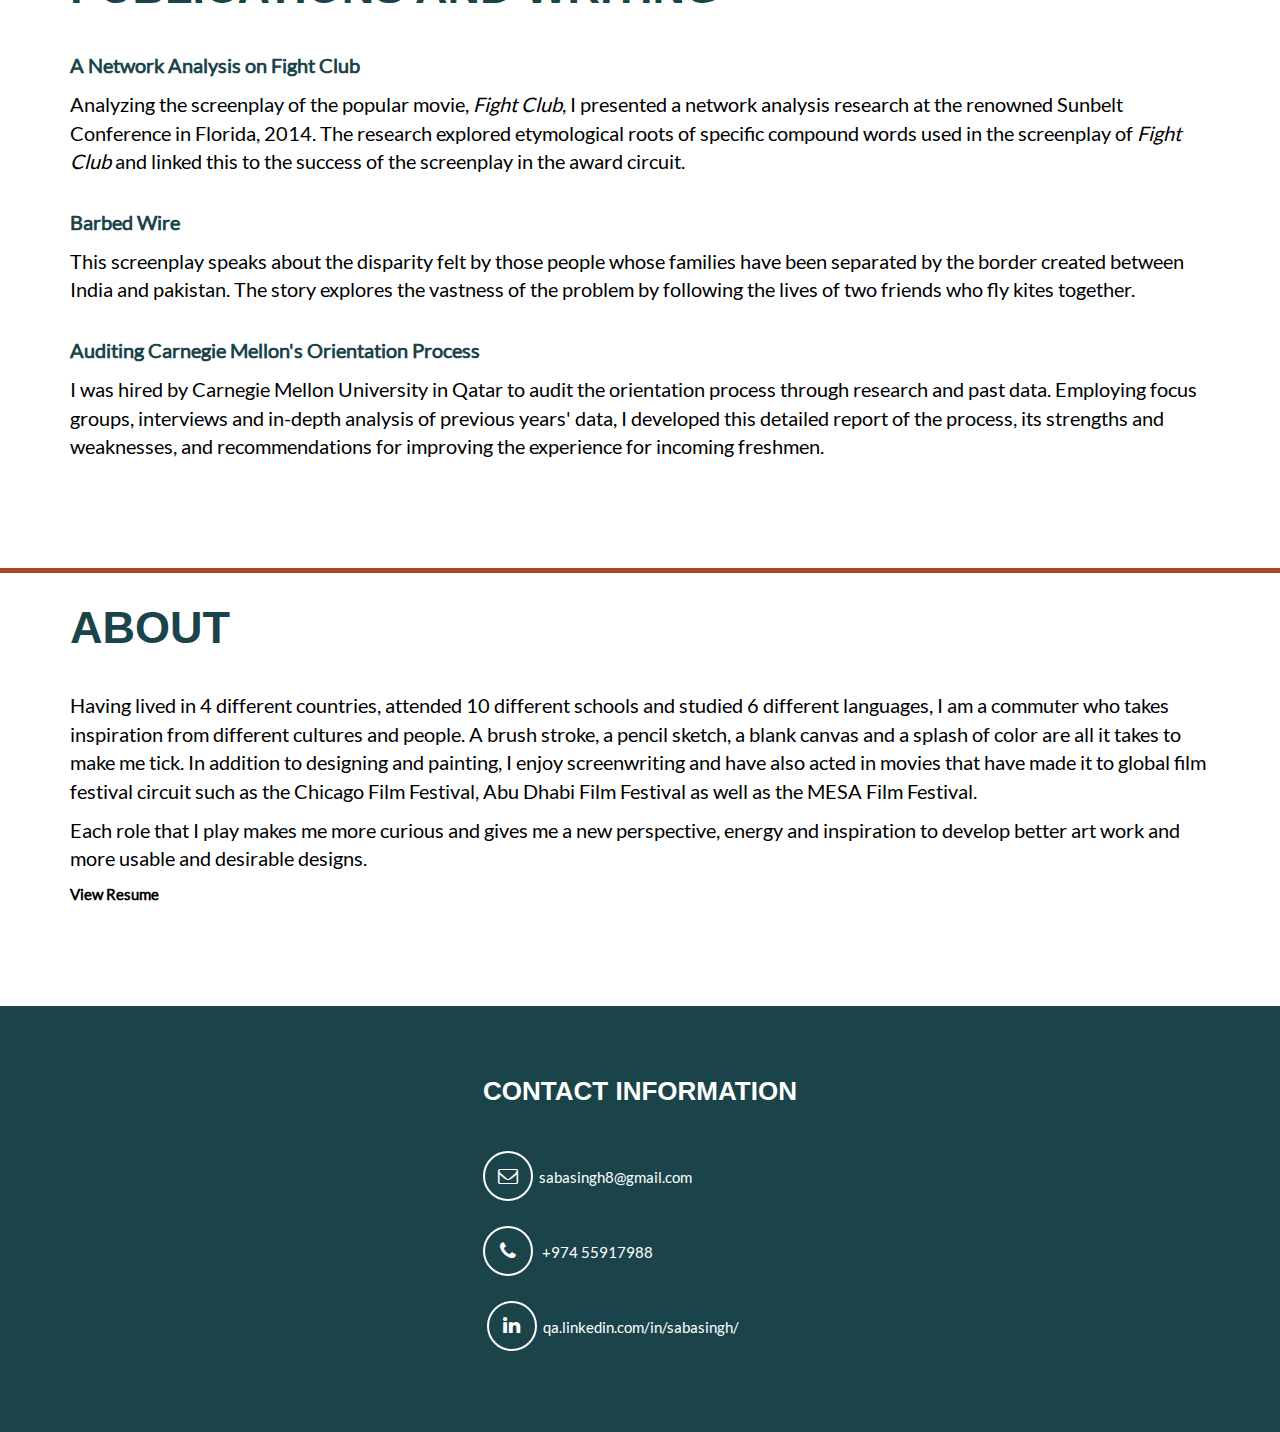
==== commit 8d3d2b1f: "about me and profile" ====
--- a/index.html
+++ b/index.html
@@ -47,24 +47,19 @@
         }
 
 
-     @media(min-width: 391px) and (max-width:700px){
-      
-      #imgLogo{
-          margin-left:20px;
-      }   
-     }
+
         @media(min-height: 300px) and (max-height:480px){
 
             #portfolioline{
-                margin-top:0px;
+                margin-top:-16px;
             }
 
             #aboutline{
-                margin-top:0px;
+                margin-top:-16px;
             }
 
             #writingline{
-                margin-top:0px;
+                margin-top:-16px;
             }
 
             #portfolio{
@@ -203,15 +198,15 @@
             @media(min-height: 800px) and (max-height:900px){
 
                 #portfolioline{
-                    margin-top:0px;
+                    margin-top:-5px;
                 }
 
                 #aboutline{
-                    margin-top:0px;
+                    margin-top:-5px;
                 }
 
                 #writingline{
-                    margin-top:0px;
+                    margin-top:-5px;
                 }
 
                 #portfolio{
@@ -308,7 +303,9 @@
 
             }
 
-             @media(min-height: 950px) and (max-height:959px){
+
+
+            @media(min-height: 950px) and (max-height:1050px){
 
                 #portfolioline{
                     margin-top:-5px;
@@ -335,7 +332,7 @@
                 }
 
                 .profPic{
-                    margin-top:235px;
+                    margin-top:240px;
                 }
 
                 .intro-text{
@@ -343,20 +340,18 @@
                 }
 
             }
-            
-
-            @media(min-height: 960px) and (max-height:1050px){
+          @media(min-height: 1051px) and (max-height:1119px){
 
                 #portfolioline{
-                    margin-top:0px;
+                    margin-top:-5px;
                 }
 
                 #aboutline{
-                    margin-top:0px;
+                    margin-top:-5px;
                 }
 
                 #writingline{
-                    margin-top:0px;
+                    margin-top:-5px;
                 }
 
                 #portfolio{
@@ -372,15 +367,15 @@
                 }
 
                 .profPic{
-                    margin-top:240px;
+                    margin-top:230px;
                 }
 
                 .intro-text{
-                    margin-bottom: 230px;
-                }
-
-            }
-          @media(min-height: 1051px) and (max-height:1119px){
+                    margin-bottom: 150px;
+                }
+
+            }
+            @media(min-height: 1120px) and (max-height:1279px){
 
                 #portfolioline{
                     margin-top:-5px;
@@ -407,49 +402,12 @@
                 }
 
                 .profPic{
-                    margin-top:230px;
-                }
-
-                .intro-text{
-                    margin-bottom: 150px;
-                }
-
-            }
-            @media(min-height: 1120px) and (max-height:1279px){
-
-                #portfolioline{
-                    margin-top:-5px;
-                }
-
-                #aboutline{
-                    margin-top:-5px;
-                }
-
-                #writingline{
-                    margin-top:-5px;
-                }
-
-                #portfolio{
-                    margin-top:-85px;
-                }
-
-                #aboutNew{
-                    margin-top:-121px;
-                }
-
-                #writingsNew{
-                    margin-top: -120px;
-                }
-
-                .profPic{
                     margin-top:302px;
                 }
 
                 .intro-text{
                     margin-bottom: 303px;
                 }
-                
-               
 
             }
 
@@ -551,6 +509,7 @@
             font-family: "Lato-Regular";
             color:black;
         }
+
 a{
     color: #000000;
 }
@@ -638,7 +597,7 @@
                     <span class="icon-bar"></span>
                     <span class="icon-bar"></span>
                 </button>
-                   <div id="imgLogo" style="width:50px; height:75px;"><img class="img-responsive" src="navbar_logo.png" style='height:100%;width:100%;'></div>
+                   <div id="imgLogo" style="width:50px; height:75px;"><a href="#page-top"><img class="img-responsive" src="navbar_logo.png" style='height:100%;width:100%;'></div>
                 </a>
             </div>
 
@@ -670,9 +629,9 @@
         <div class="container">
             <div class="row">
                 <div class="col-lg-12">
-                <img class="img-responsive profPic" src="img/profile.png" alt="">
-                 <div class="intro-text">
-                    <span id="signature" class="name">Saba Singh</span>
+                <img class="img-responsive profPic" src="img/profile1.png" alt="">
+                  <div class="intro-text">
+                    <span id="signature" class="name"></span>
                 </div>
             </div>
         </div>
@@ -1008,7 +967,8 @@
         <div class="row">
          <div class="col-sm-12">
 
-            <p>Having lived in 4 different countries, attended 10 different schools and studied 6 different languages, I am a global citizen in every sense of the word. Other than being a designer, I am an oil painter, screenwriter and actor. </p>
+            <p>Having lived in 4 different countries, attended 10 different schools and studied 6 different languages, I am a commuter who takes inspiration from different cultures and people. A brush stroke, a pencil sketch, a blank canvas and a splash of color are all it takes to make me tick. In addition to designing and painting, I enjoy screenwriting and have also acted in movies that have made it to global film festival circuit such as the Chicago Film Festival, Abu Dhabi Film Festival as well as the MESA Film Festival.</p> <p>Each role that I play makes me more curious and gives me a new perspective, energy and inspiration to develop better art work and more usable and desirable designs.</p>
+ </p>
             <a id="resume" href="writings/saba_singh_resume.pdf" target="_blank"> <strong>View Resume</strong> </a> 
         </div>
 
@@ -1333,14 +1293,6 @@
 $('.navbar-brand').hover().css("color","white");
 $('nav li a').hover().css("color","white");
 $('.pubrow div a').hover().css("color","#1b444a");
-$('#resume').hover().css("color","#1b444a");
-
-if(($(window).height()>1120 && $(window).height()<1279) || ($(window).height() >925 && $(window).width()<1279)){
-    $("p").css("font-size","18px");
-}
-else{
-    $("p").css("font-size","20px");
-}
 
 });
         </script>
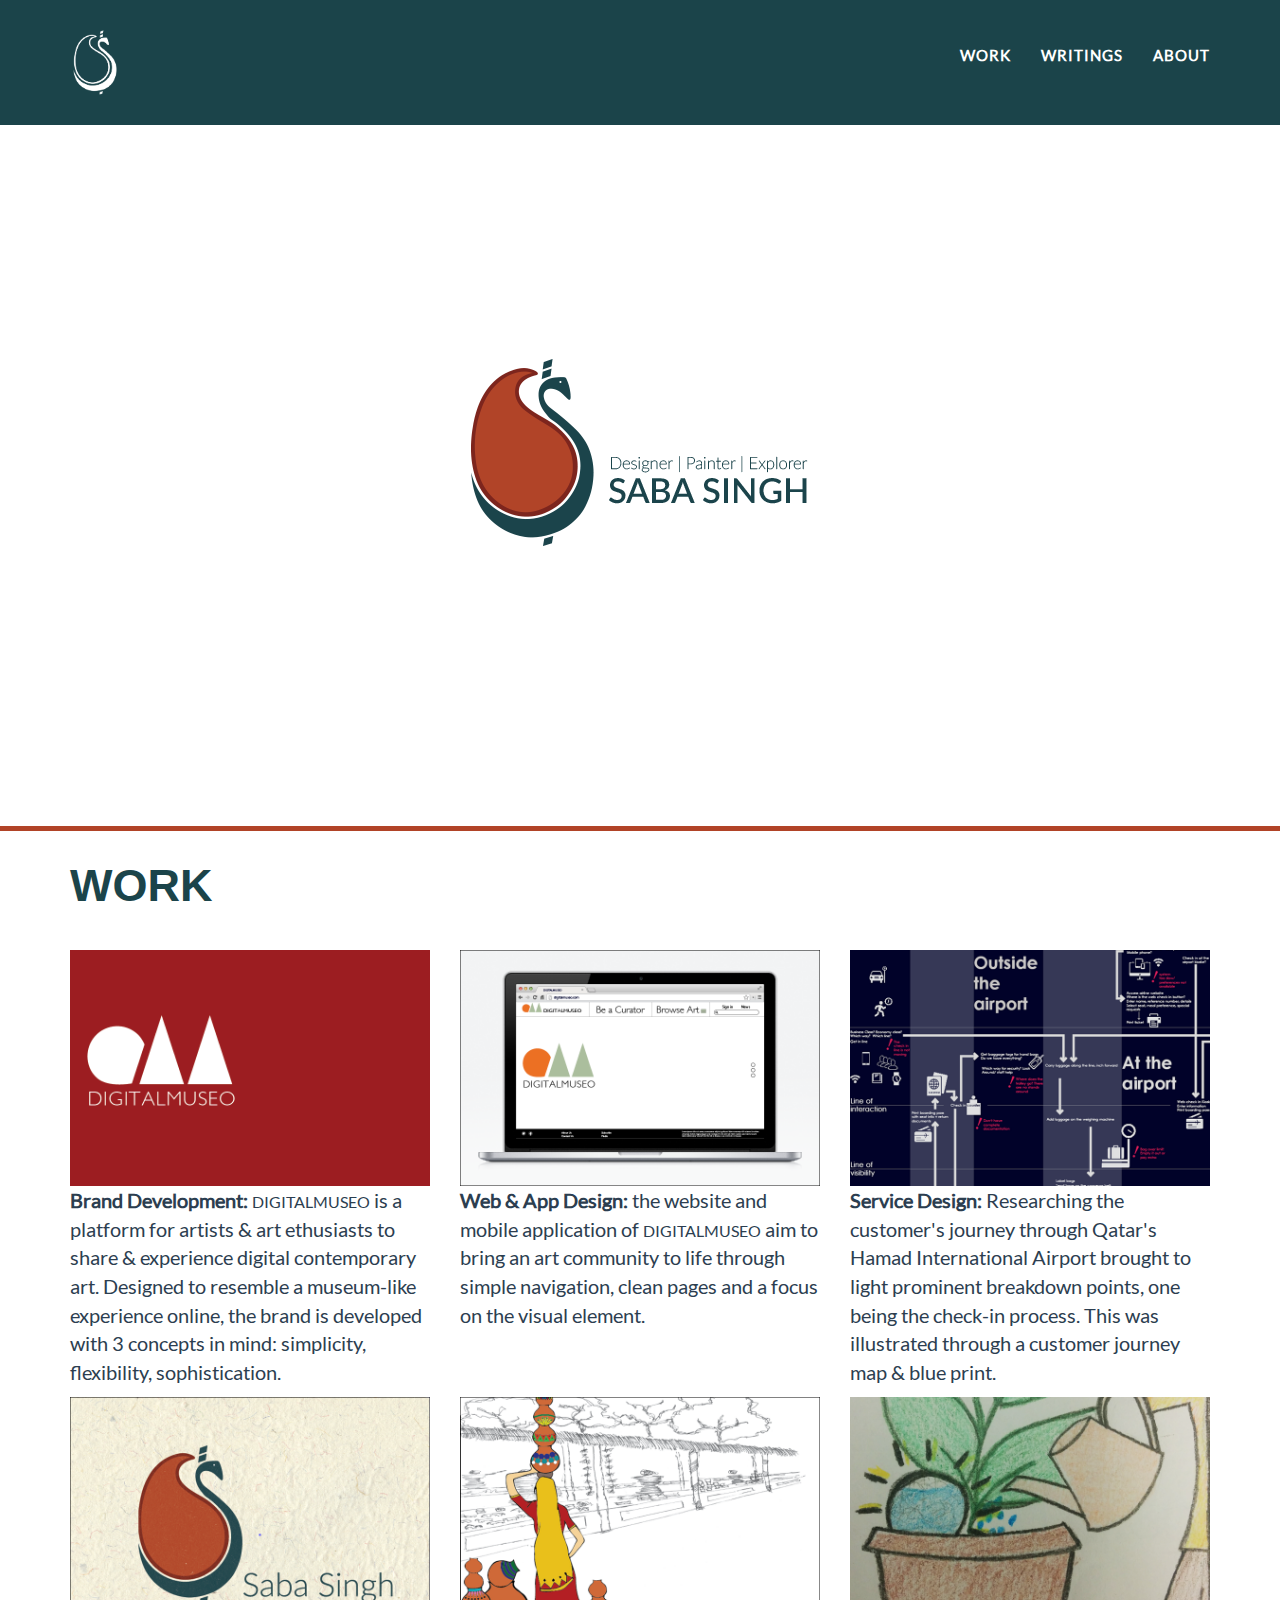
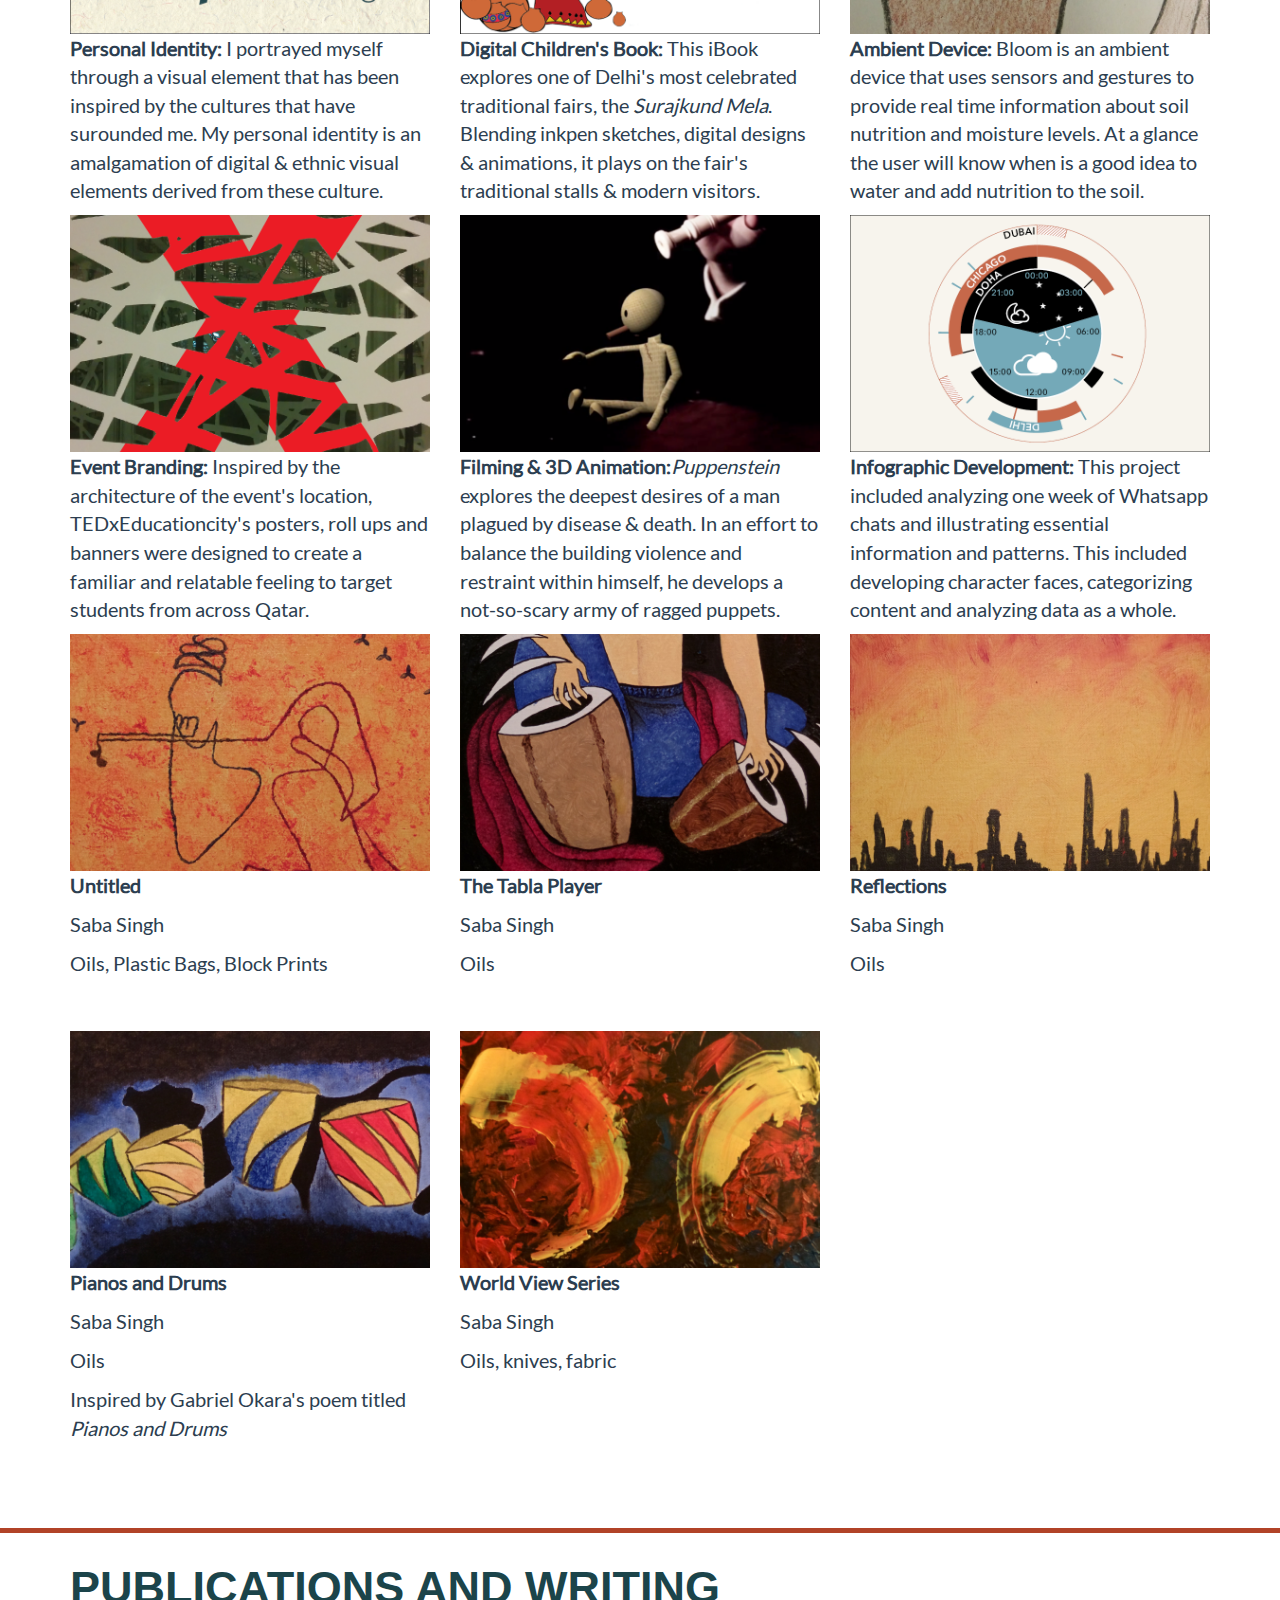
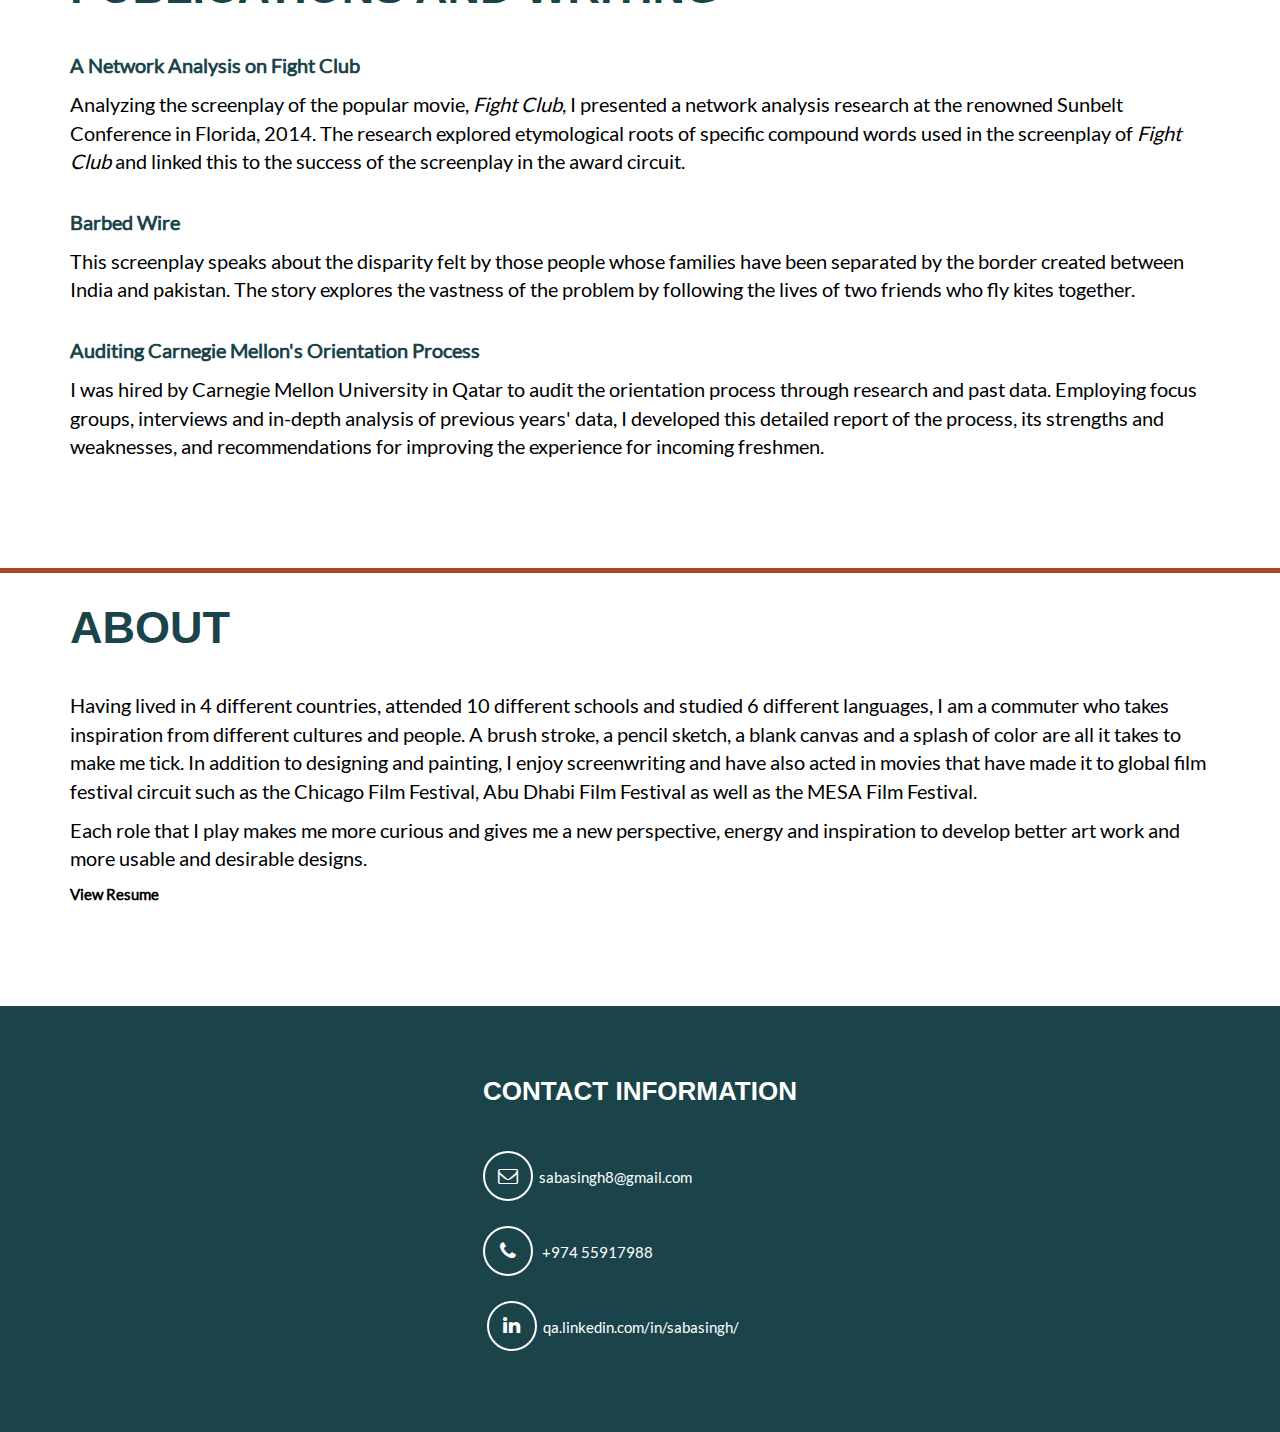
==== commit 88caabe5: "Finishing changes" ====
--- a/index.html
+++ b/index.html
@@ -47,19 +47,24 @@
         }
 
 
-
+     @media(min-width: 391px) and (max-width:700px){
+      
+      #imgLogo{
+          margin-left:20px;
+      }   
+     }
         @media(min-height: 300px) and (max-height:480px){
 
             #portfolioline{
-                margin-top:-16px;
+                margin-top:0px;
             }
 
             #aboutline{
-                margin-top:-16px;
+                margin-top:0px;
             }
 
             #writingline{
-                margin-top:-16px;
+                margin-top:0px;
             }
 
             #portfolio{
@@ -75,7 +80,7 @@
             }
 
             .profPic{
-                margin-top:27px;
+                margin-top:60px;
             }
 
              /*   .intro-text{
@@ -185,7 +190,7 @@
                 }
 
                 .profPic{
-                    margin-top:160px;
+                    margin-top:130px;
                 }
 
                 .intro-text{
@@ -198,15 +203,15 @@
             @media(min-height: 800px) and (max-height:900px){
 
                 #portfolioline{
-                    margin-top:-5px;
+                    margin-top:0px;
                 }
 
                 #aboutline{
-                    margin-top:-5px;
+                    margin-top:0px;
                 }
 
                 #writingline{
-                    margin-top:-5px;
+                    margin-top:0px;
                 }
 
                 #portfolio{
@@ -222,7 +227,79 @@
                 }
 
                 .profPic{
-                    margin-top:160px;
+                    margin-top:206px;
+                }
+
+                .intro-text{
+                    margin-bottom: 143px;
+                }
+
+            }
+            
+            @media(min-height: 900px) and (max-height:940px){
+
+                #portfolioline{
+                    margin-top:-5px;
+                }
+
+                #aboutline{
+                    margin-top:-5px;
+                }
+
+                #writingline{
+                    margin-top:-5px;
+                }
+
+                #portfolio{
+                    margin-top:-85px;
+                }
+
+                #aboutNew{
+                    margin-top:-121px;
+                }
+
+                #writingsNew{
+                    margin-top: -120px;
+                }
+
+                .profPic{
+                    margin-top:140px;
+                }
+
+                .intro-text{
+                    margin-bottom: 66px;
+                }
+
+            }
+            
+            @media(min-height: 690px) and (max-height:720px){
+
+                #portfolioline{
+                    margin-top:-5px;
+                }
+
+                #aboutline{
+                    margin-top:-5px;
+                }
+
+                #writingline{
+                    margin-top:-5px;
+                }
+
+                #portfolio{
+                    margin-top:-85px;
+                }
+
+                #aboutNew{
+                    margin-top:-121px;
+                }
+
+                #writingsNew{
+                    margin-top: -120px;
+                }
+
+                .profPic{
+                    margin-top:90px;
                 }
 
                 .intro-text{
@@ -230,8 +307,8 @@
                 }
 
             }
-            
-            @media(min-height: 900px) and (max-height:940px){
+
+             @media(min-height: 950px) and (max-height:959px){
 
                 #portfolioline{
                     margin-top:-5px;
@@ -258,16 +335,17 @@
                 }
 
                 .profPic{
-                    margin-top:140px;
+                    margin-top:235px;
                 }
 
                 .intro-text{
-                    margin-bottom: 66px;
+                    margin-bottom: 230px;
                 }
 
             }
             
-            @media(min-height: 690px) and (max-height:720px){
+
+            @media(min-height: 960px) and (max-height:1000px){
 
                 #portfolioline{
                     margin-top:-5px;
@@ -294,18 +372,16 @@
                 }
 
                 .profPic{
-                    margin-top:160px;
+                    margin-top:225px;
                 }
 
                 .intro-text{
-                    margin-bottom: 175px;
-                }
-
-            }
-
-
-
-            @media(min-height: 950px) and (max-height:1050px){
+                    margin-bottom: 230px;
+                }
+
+            }
+            
+            @media(min-height: 1000px) and (max-height:1050px){
 
                 #portfolioline{
                     margin-top:-5px;
@@ -332,7 +408,7 @@
                 }
 
                 .profPic{
-                    margin-top:240px;
+                    margin-top:225px;
                 }
 
                 .intro-text{
@@ -402,12 +478,14 @@
                 }
 
                 .profPic{
-                    margin-top:302px;
+                    margin-top:335px;
                 }
 
                 .intro-text{
                     margin-bottom: 303px;
                 }
+                
+               
 
             }
 
@@ -1294,6 +1372,13 @@
 $('nav li a').hover().css("color","white");
 $('.pubrow div a').hover().css("color","#1b444a");
 
+if(($(window).height()>1120 && $(window).height()<1279) || ($(window).height() >925 && $(window).width()<1279)){
+    $("p").css("font-size","18px");
+}
+else{
+    $("p").css("font-size","20px");
+}
+
 });
         </script>
 </body>
